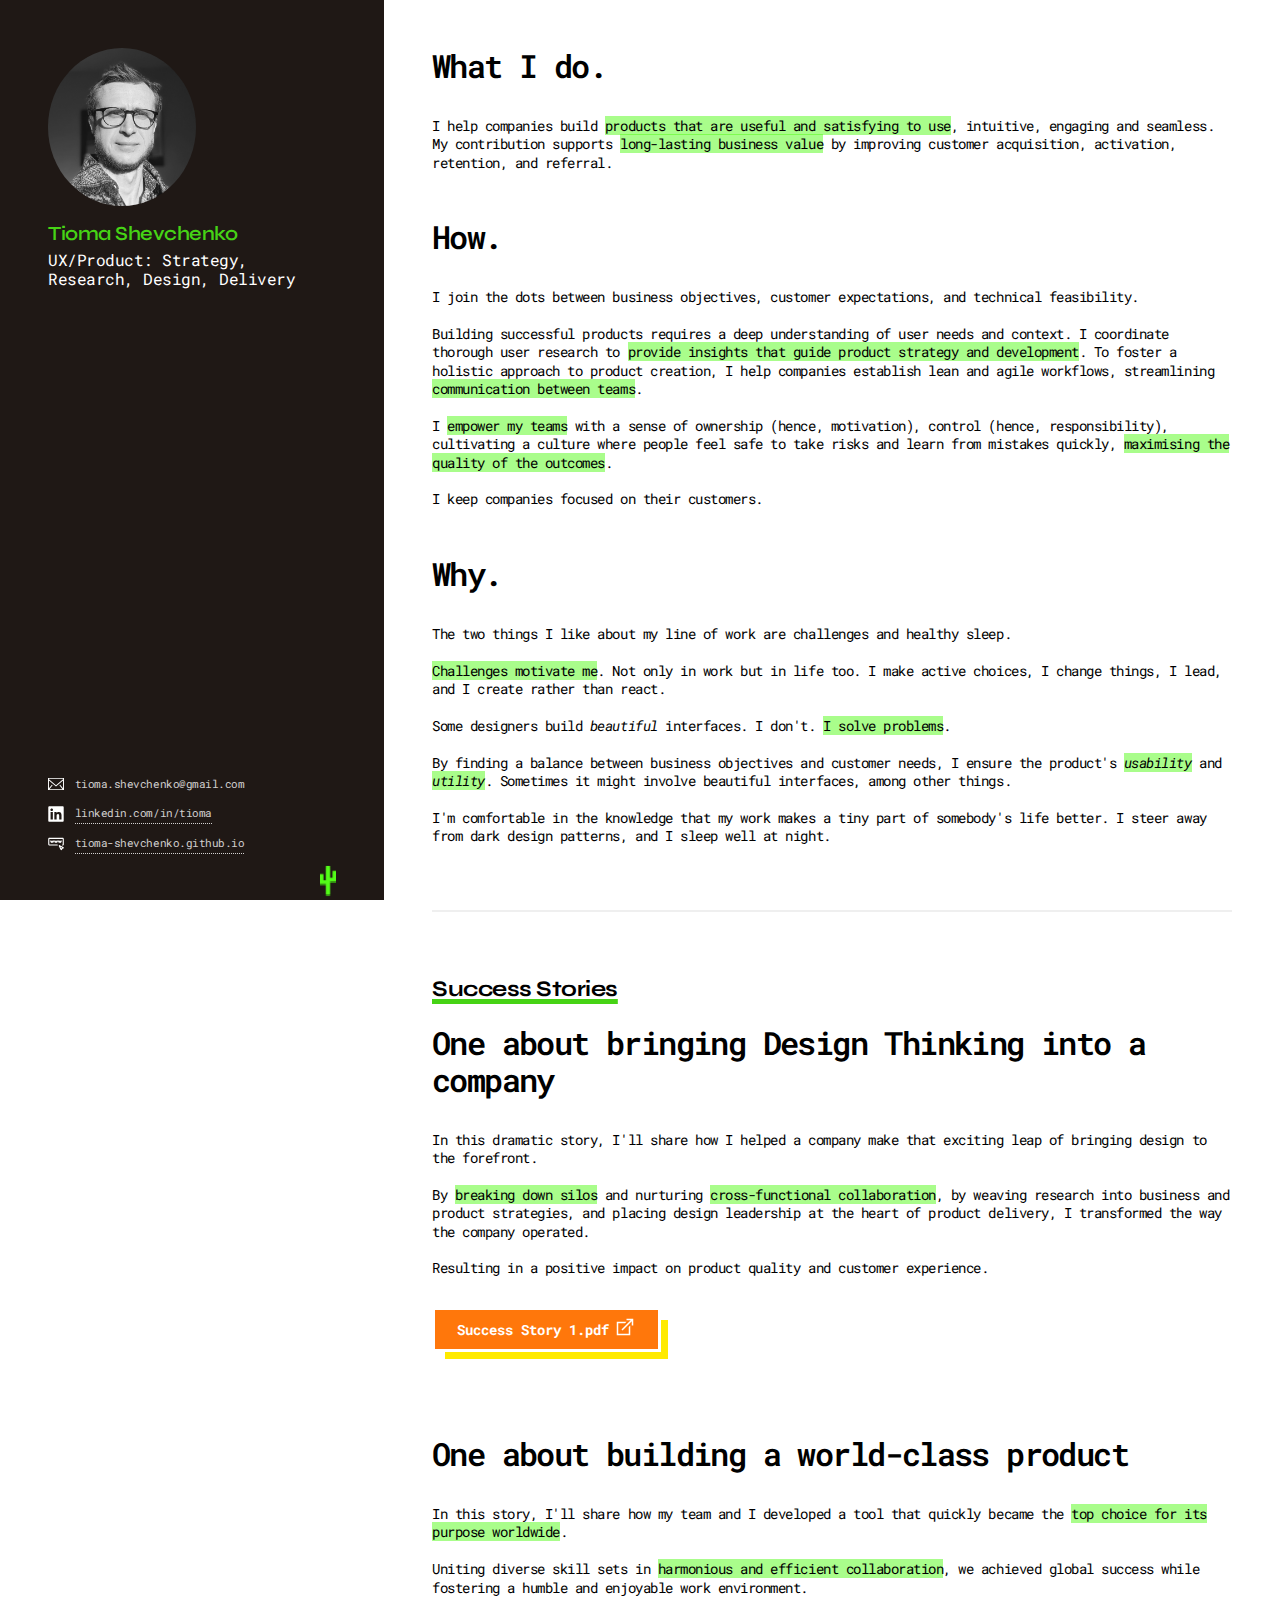
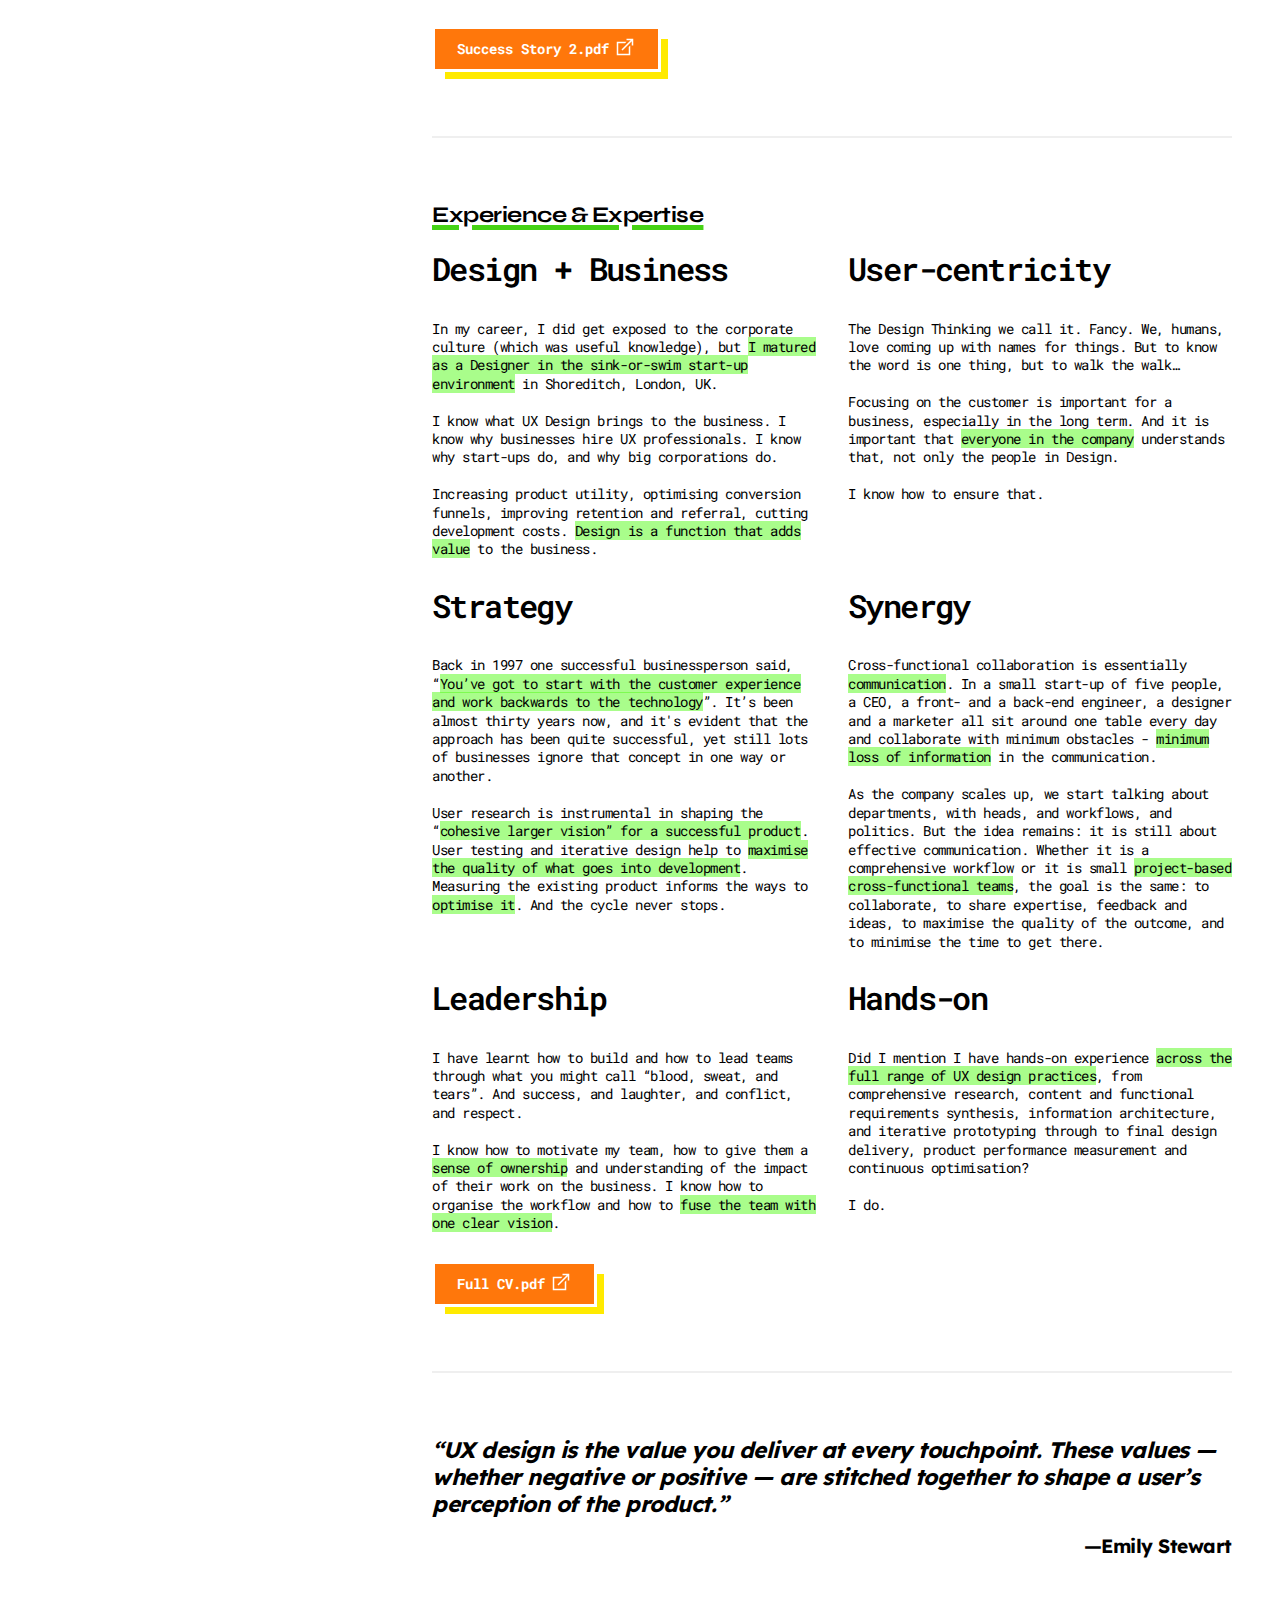
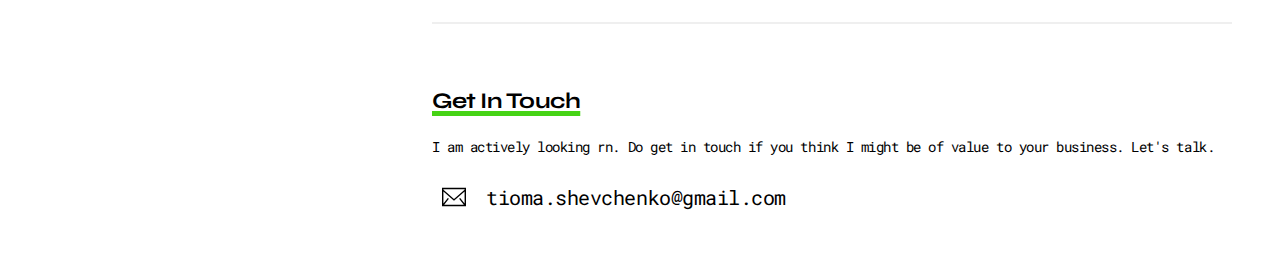
==== index.html @ ef8b1a91 "0.4.0" ====
<!DOCTYPE HTML>
<!--
	I used a template by HTML5 UP
	html5up.net | @ajlkn
	Free for personal and commercial use under the CCA 3.0 license (html5up.net/license)
-->
<html>
	<head>
		<title>Tioma Shevchenko UX</title>
		<meta charset="utf-8" />
		<meta name="viewport" content="width=device-width, initial-scale=1" />
		<!--[if lte IE 8]><script src="assets/js/ie/html5shiv.js"></script><![endif]-->
		<link rel="stylesheet" href="assets/css/main.css" />
		<!--[if lte IE 8]><link rel="stylesheet" href="assets/css/ie8.css" /><![endif]-->
<link rel="apple-touch-icon" sizes="180x180" href="/apple-touch-icon.png">
<link rel="icon" type="image/png" sizes="32x32" href="/favicon-32x32.png">
<link rel="icon" type="image/png" sizes="16x16" href="/favicon-16x16.png">
<link rel="manifest" href="/site.webmanifest">
<link rel="mask-icon" href="/safari-pinned-tab.svg" color="#5bbad5">
<meta name="msapplication-TileColor" content="#da532c">
<meta name="theme-color" content="#ffffff">
	</head>
	<body id="top">

		<!-- Header -->
			<header id="header">
				<div class="inner">
					<a href="#" class="image avatar"><img src="images/ra.jpg" alt="" /></a>
					<h1>Tioma Shevchenko</h1>
					<p>UX/Product: Strategy, Research, Design, Delivery</p>
				</div>
			</header>

		<!-- Main -->
			<div id="main">

				<!-- One -->
					<section id="one">

						<h3>What I do.</h3>
								<p>I help companies build <strong>products that are useful and satisfying to use</strong>, intuitive, engaging and seamless. My contribution supports <strong>long-lasting business value</strong> by improving customer acquisition, activation, retention, and referral.<br/><br/>
						<h3>How.</h3>
								<p>I join the dots between business objectives, customer expectations, and technical feasibility.<br/><br/>
								Building successful products requires a deep understanding of user needs and context. I coordinate thorough user research to <strong>provide insights that guide product strategy and development</strong>. To foster a holistic approach to product creation, I help companies establish lean and agile workflows, streamlining <strong>communication between teams</strong>.<br/><br/>
								I <strong>empower my teams</strong> with a sense of ownership (hence, motivation), control (hence, responsibility), cultivating a culture where people feel safe to take risks and learn from mistakes quickly, <strong>maximising the quality of the outcomes</strong>.<br/><br/>
								I keep companies focused on their customers.<br/><br/>
						<h3>Why.</h3>
								<p>The two things I like about my line of work are challenges and healthy sleep. <br/><br/>
								<strong>Challenges motivate me</strong>. Not only in work but in life too. I make active choices, I change things, I lead, and I create rather than react.<br/><br/>
								Some designers build <i>beautiful</i> interfaces. I don't. <strong>I solve problems</strong>.<br/><br/>
								By finding a balance between business objectives and customer needs, I ensure the product's <strong><i>usability</i></strong> and <strong><i>utility</i></strong>. Sometimes it might involve beautiful interfaces, among other things.<br/><br/>
								I'm comfortable in the knowledge that my work makes a tiny part of somebody's life better. I steer away from dark design patterns, and I sleep well at night.</p>


						
					</section>

					<section>
						<h2><strong>Success Stories</strong></h2>
						
									
								<h3>One about bringing Design Thinking into a company</h3>
								<p>In this dramatic story, I'll share how I helped a company make that exciting leap of bringing design to the forefront.<br/><br/>By <strong>breaking down silos</strong> and nurturing <strong>cross-functional collaboration</strong>, by weaving research into business and product strategies, and placing design leadership at the heart of product delivery, I transformed the way the company operated.<br/><br/>Resulting in a positive impact on product quality and customer experience.</p>
							<ul class="actions">
							<li><a href="pdf/Case Study 1.pdf" class="button" target="_blank">Success Story 1.pdf <svg xmlns="http://www.w3.org/2000/svg" xmlns:xlink="http://www.w3.org/1999/xlink" viewBox="0,0,256,256" width="24px" height="24px"><g fill="#ffffff" fill-rule="nonzero" stroke="none" stroke-width="1" stroke-linecap="butt" stroke-linejoin="miter" stroke-miterlimit="10" stroke-dasharray="" stroke-dashoffset="0" font-family="none" font-weight="none" font-size="none" text-anchor="none" style="mix-blend-mode: normal"><g transform="scale(8,8)"><path d="M18,5v2h5.5625l-12.28125,12.28125l1.4375,1.4375l12.28125,-12.28125v5.5625h2v-9zM5,9v18h18v-13l-2,2v9h-14v-14h9l2,-2z"></path></g></g></svg></a></li>
							</ul>
							
								<br/><br/><br/>
								<h3>One about building a world-class product</h3>
								<p>In this story, I'll share how my team and I developed a tool that quickly became the <strong>top choice for its purpose worldwide</strong>.<br/><br/>
								Uniting diverse skill sets in <strong>harmonious and efficient collaboration</strong>, we achieved global success while fostering a humble and enjoyable work environment.</p>
							
						
						<ul class="actions">
							<li><a href="pdf/Case Study 2.pdf" class="button" target="_blank">Success Story 2.pdf <svg xmlns="http://www.w3.org/2000/svg" xmlns:xlink="http://www.w3.org/1999/xlink" viewBox="0,0,256,256" width="24px" height="24px"><g fill="#ffffff" fill-rule="nonzero" stroke="none" stroke-width="1" stroke-linecap="butt" stroke-linejoin="miter" stroke-miterlimit="10" stroke-dasharray="" stroke-dashoffset="0" font-family="none" font-weight="none" font-size="none" text-anchor="none" style="mix-blend-mode: normal"><g transform="scale(8,8)"><path d="M18,5v2h5.5625l-12.28125,12.28125l1.4375,1.4375l12.28125,-12.28125v5.5625h2v-9zM5,9v18h18v-13l-2,2v9h-14v-14h9l2,-2z"></path></g></g></svg></a></li>
						</ul>
					</section>

				<!-- Two -->
					<section id="two">
						<h2><strong>Experience & Expertise</strong></h2>
						<div class="row">
							
							
							<article class="6u 12u$(xsmall) work-item">
								
								<h3>Design + Business</h3>
								<p>In my career, I did get exposed to the corporate culture (which was useful knowledge), but <strong>I matured as a Designer in the sink-or-swim start-up environment</strong> in Shoreditch, London, UK.<br/><br/>

								I know what UX Design brings to the business. I know why businesses hire UX professionals. I know why start-ups do, and why big corporations do.<br/><br/>

								Increasing product utility, optimising conversion funnels, improving retention and referral, cutting development costs. <strong>Design is a function that adds value</strong> to the business.</p>
							</article>
							<article class="6u$ 12u$(xsmall) work-item">
								
								<h3>User-centricity</h3>
								<p>The Design Thinking we call it. Fancy. We, humans, love coming up with names for things. But to know the word is one thing, but to walk the walk…<br/><br/>

								Focusing on the customer is important for a business, especially in the long term. And it is important that <strong>everyone in the company</strong> understands that, not only the people in Design.<br/><br/>

								I know how to ensure that.
</p>
							</article>
							
							<article class="6u 12u$(xsmall) work-item">
								
								<h3>Strategy</h3>
								<p>Back in 1997 one successful businessperson said, “<strong>You’ve got to start with the customer experience and work backwards to the technology</strong>”. It’s been almost thirty years now, and it's evident that the approach has been quite successful, yet still lots of businesses ignore that concept in one way or another.<br/><br/>

								User research is instrumental in shaping the “<strong>cohesive larger vision” for a successful product</strong>. User testing and iterative design help to <strong>maximise the quality of what goes into development</strong>. Measuring the existing product informs the ways to <strong>optimise it</strong>. And the cycle never stops.</p>
							</article>
							
							<article class="6u 12u$(xsmall) work-item">
								
								<h3>Synergy</h3>
								<p>Cross-functional collaboration is essentially <strong>communication</strong>. In a small start-up of five people, a CEO, a front- and a back-end engineer, a designer and a marketer all sit around one table every day and collaborate with minimum obstacles - <strong>minimum loss of information</strong> in the communication.<br/><br/>
								As the company scales up, we start talking about departments, with heads, and workflows, and politics. But the idea remains: it is still about effective communication. Whether it is a comprehensive workflow or it is small <strong>project-based cross-functional teams</strong>, the goal is the same: to collaborate, to share expertise, feedback and ideas, to maximise the quality of the outcome, and to minimise the time to get there.</p>
							</article>
							<article class="6u 12u$(xsmall) work-item">
								
								<h3>Leadership</h3>
								<p>I have learnt how to build and how to lead teams through what you might call “blood, sweat, and tears”. And success, and laughter, and conflict, and respect.<br/><br/>
								I know how to motivate my team, how to give them a <strong>sense of ownership</strong> and understanding of the impact of their work on the business. I know how to organise the workflow and how to <strong>fuse the team with one clear vision</strong>.</p>
							</article>
							<article class="6u$ 12u$(xsmall) work-item">
								
								<h3>Hands-on</h3>
								<p>Did I mention I have hands-on experience <strong>across the full range of UX design practices</strong>, from comprehensive research, content and functional requirements synthesis, information architecture, and iterative prototyping through to final design delivery, product performance measurement and continuous optimisation?<br/><br/>
								I do.</p>
							</article>
						</div>
						<ul class="actions">
							<li><a href="pdf/Tioma Shevchenko UX CV.pdf" class="button" target="_blank">Full CV.pdf <svg xmlns="http://www.w3.org/2000/svg" xmlns:xlink="http://www.w3.org/1999/xlink" viewBox="0,0,256,256" width="24px" height="24px"><g fill="#ffffff" fill-rule="nonzero" stroke="none" stroke-width="1" stroke-linecap="butt" stroke-linejoin="miter" stroke-miterlimit="10" stroke-dasharray="" stroke-dashoffset="0" font-family="none" font-weight="none" font-size="none" text-anchor="none" style="mix-blend-mode: normal"><g transform="scale(8,8)"><path d="M18,5v2h5.5625l-12.28125,12.28125l1.4375,1.4375l12.28125,-12.28125v5.5625h2v-9zM5,9v18h18v-13l-2,2v9h-14v-14h9l2,-2z"></path></g></g></svg></a></li>
						</ul>
					</section>

					<section>
						<header class="major">
							<h6><i>“UX design is the value you deliver <strong>at every touchpoint</strong>. These values — whether negative or positive — are stitched together to shape a <strong>user’s perception of the product</strong>.”</i></h6><br/><br/>
							<h6 class="author">—Emily Stewart</h6>
						</header>
					</section>
				<!-- Three -->
					<section id="three">
						<h2><strong>Get In Touch</strong></h2>
						<p>I am actively looking rn. Do get in touch if you think I might be of value to your business. Let's talk.</p>
						<div class="row">
							
							<div>
							<!-- <div class="4u$ 12u$(small)"> -->
								<ul class="no-bullets">
									<li>
										<svg width="24" height="24" viewBox="0 0 1920 1920" xmlns="http://www.w3.org/2000/svg"><path d="M0 1694.235h1920V226H0v1468.235ZM112.941 376.664V338.94H1807.06v37.723L960 1111.233l-847.059-734.57ZM1807.06 526.198v950.513l-351.134-438.89-88.32 70.475 378.353 472.998H174.042l378.353-472.998-88.32-70.475-351.134 438.89V526.198L960 1260.768l847.059-734.57Z" fill-rule="evenodd"/></svg>
									tioma.shevchenko@gmail.com</li>



                                    
									
								</ul>
							</div>
						</div>
					</section>

				
		<!-- Footer -->
			<footer id="footer">
				<div class="inner">
                	
									
 
					<ul class="copyright">
                    	<li>
							<svg fill="#fff" width="16" height="16" viewBox="0 0 1920 1920" xmlns="http://www.w3.org/2000/svg"><path d="M0 1694.235h1920V226H0v1468.235ZM112.941 376.664V338.94H1807.06v37.723L960 1111.233l-847.059-734.57ZM1807.06 526.198v950.513l-351.134-438.89-88.32 70.475 378.353 472.998H174.042l378.353-472.998-88.32-70.475-351.134 438.89V526.198L960 1260.768l847.059-734.57Z" fill-rule="evenodd"/></svg>
 						tioma.shevchenko@gmail.com
 						</li>
                        
                        <li>
                        	<svg fill="#fff" width="16" height="16" viewBox="0 0 64 64" xmlns="http://www.w3.org/2000/svg"><path d="M58.502 1h-52.9c-2.5 0-4.5 2-4.5 4.5v53c0 2.4 2 4.5 4.5 4.5h52.7c2.5 0 4.5-2 4.5-4.5V5.4c.2-2.4-1.8-4.4-4.3-4.4Zm-39.1 52.7h-9.1V24.2h9.1v29.5Zm-4.6-33.6c-3 0-5.3-2.4-5.3-5.3s2.4-5.3 5.3-5.3 5.3 2.4 5.3 5.3-2.2 5.3-5.3 5.3Zm39.1 33.6h-9.1V39.4c0-3.4-.1-7.9-4.8-7.9-4.8 0-5.5 3.8-5.5 7.6v14.6h-9.1V24.2h8.9v4.1h.1c1.3-2.4 4.2-4.8 8.7-4.8 9.3 0 11 6 11 14.2v16h-.2Z"/></svg>
                        <a href="https://www.linkedin.com/in/tioma/" target=”_blank”>linkedin.com/in/tioma</a>
                    	</li>
						<li>
							<svg fill="#fff" width="16" height="16" xmlns="http://www.w3.org/2000/svg" viewBox="0 0 64 64" style="enable-background:new 0 0 64 64" xml:space="preserve"><path d="m47 26.3.5-1.1.5 1.1c.4.9 1.3 1.4 2.3 1.4s1.8-.5 2.3-1.4l2.5-5.1c.6-1.1.1-2.5-1-3s-2.5-.1-3 1l-.8 1.5-.5-1.1c-.4-.9-1.3-1.4-2.3-1.4-1 0-1.8.5-2.3 1.4l-.5 1.1-.7-1.6c-.6-1.1-1.9-1.6-3-1-.6.3-1 .9-1.2 1.5-.1-.6-.6-1.2-1.2-1.5-1.1-.6-2.5-.1-3 1l-.8 1.5-.5-1.1c-.4-.9-1.3-1.4-2.3-1.4-1 0-1.8.5-2.3 1.4l-.5 1.1-.8-1.5c-.6-1.1-1.9-1.6-3-1-.6.3-1 .9-1.2 1.5-.1-.6-.6-1.2-1.2-1.5-1.1-.6-2.5-.1-3 1l-.8 1.5-.5-1.1c-.4-.9-1.3-1.4-2.3-1.4s-1.8.5-2.3 1.4l-.5 1.1-.8-1.5c-.6-1.1-1.9-1.6-3-1-1.1.6-1.6 1.9-1 3l2.5 5.1c.4.9 1.3 1.4 2.3 1.4 1 0 1.8-.5 2.3-1.4l.5-1.1.5 1.1c.4.9 1.3 1.4 2.3 1.4 1 0 1.8-.5 2.3-1.4l2.5-5.1c.1-.2.1-.3.2-.5 0 .2.1.3.2.5l2.5 5.1c.4.9 1.3 1.4 2.3 1.4 1 0 1.8-.5 2.3-1.4l.5-1.1.5 1.1c.4.9 1.3 1.4 2.3 1.4 1 0 1.8-.5 2.3-1.4l2.5-5.1c.1-.2.1-.3.2-.5 0 .2.1.3.2.5l2.5 5.1c.4.9 1.3 1.4 2.3 1.4.9.1 1.8-.5 2.2-1.3z"/><path d="M58.4 7.3H5.6C2.9 7.3.8 9.5.8 12.2v21.2c0 2.7 2.2 4.9 4.8 4.9h31.7c1.2 0 2.3-1 2.3-2.3s-1-2.3-2.3-2.3H5.6c-.2 0-.3-.2-.3-.4V12.2c0-.2.1-.4.3-.4h52.9c.2 0 .3.2.3.4v21.2c0 .2-.2.4-.4.4-1.2 0-2.3 1-2.3 2.3s1 2.3 2.3 2.3c2.7 0 4.9-2.2 4.9-4.9V12.2c0-2.7-2.2-4.9-4.9-4.9z"/><path d="m61.3 43.9-14.1-7.1c-1.2-.6-2.6-.4-3.4.5-.9.9-1.1 2.3-.5 3.5l7.1 14.1c.6 1.1 1.7 1.9 3 1.9h.1c1.1 0 2.1-.7 2.5-1.7l1.7-3.9 3.9-1.7c1-.4 1.6-1.4 1.7-2.5-.1-1.4-.8-2.6-2-3.1zm-7.1 3.8-1.1 2.5-3.7-7.3 7.3 3.7-2.5 1.1z"/></svg>
 						<a href="https://tioma-shevchenko.github.io/">tioma-shevchenko.github.io</a>
 						</li>
					</ul>
				</div>

				<div class="cactus">
				<svg width="16" height="32" xmlns="http://www.w3.org/2000/svg" xmlns:xlink="http://www.w3.org/1999/xlink"><image width="16" height="32" xlink:href="[data-uri]" fill="none" fill-rule="evenodd"/></svg>
				</div>
			</footer>

		<!-- Scripts -->
			<script src="assets/js/jquery.min.js"></script>
			<script src="assets/js/jquery.poptrox.min.js"></script>
			<script src="assets/js/skel.min.js"></script>
			<script src="assets/js/util.js"></script>
			<!--[if lte IE 8]><script src="assets/js/ie/respond.min.js"></script><![endif]-->
			<script src="assets/js/main.js"></script>

	</body>
</html>
---- assets/css/main.css ----
@import url("https://fonts.googleapis.com/css?family=B612+Mono");
@import url("https://fonts.googleapis.com/css?family=Roboto+Mono:100,200,300,400,500,600,700");
@import url("https://fonts.googleapis.com/css?family=Syne:400,500,600,700,800");
@import url("https://fonts.googleapis.com/css?family=Lexend:100,200,300,400,500,600,700,800,900");

/*
	Strata by HTML5 UP
	html5up.net | @ajlkn
	Free for personal and commercial use under the CCA 3.0 license (html5up.net/license)
*/

/* Reset */

	html, body, div, span, applet, object, iframe, h1, h2, h3, h4, h5, h6, p, blockquote, pre, a, abbr, acronym, address, big, cite, code, del, dfn, em, img, ins, kbd, q, s, samp, small, strike, strong, sub, sup, tt, var, b, u, i, center, dl, dt, dd, ol, ul, li, fieldset, form, label, legend, table, caption, tbody, tfoot, thead, tr, th, td, article, aside, canvas, details, embed, figure, figcaption, footer, header, hgroup, menu, nav, output, ruby, section, summary, time, mark, audio, video {
		margin: 0;
		padding: 0;
		border: 0;
		font-size: 100%;
		font-weight: 300;
		font: inherit;
		vertical-align: baseline;
	}

	article, aside, details, figcaption, figure, footer, header, hgroup, menu, nav, section {
		display: block;
	}

	body {
		line-height: 1;
	}

	ol, ul {
		list-style: none;
	}

	blockquote, q {
		quotes: none;
	}

	blockquote:before, blockquote:after, q:before, q:after {
		content: '';
		content: none;
	}

	table {
		border-collapse: collapse;
		border-spacing: 0;
	}

	body {
		-webkit-text-size-adjust: none;
	}

/* Box Model */

	*, *:before, *:after {
		-moz-box-sizing: border-box;
		-webkit-box-sizing: border-box;
		box-sizing: border-box;
	}

/* Containers */

	.container {
		margin-left: auto;
		margin-right: auto;
	}

	.container.\31 25\25 {
		width: 100%;
		max-width: 1200px;
		min-width: 960px;
	}

	.container.\37 5\25 {
		width: 720px;
	}

	.container.\35 0\25 {
		width: 480px;
	}

	.container.\32 5\25 {
		width: 240px;
	}

	.container {
		width: 960px;
	}

	@media screen and (max-width: 1800px) {

		.container.\31 25\25 {
			width: 100%;
			max-width: 1200px;
			min-width: 960px;
		}

		.container.\37 5\25 {
			width: 720px;
		}

		.container.\35 0\25 {
			width: 480px;
		}

		.container.\32 5\25 {
			width: 240px;
		}

		.container {
			width: 960px;
		}

	}

	@media screen and (max-width: 1280px) {

		.container.\31 25\25 {
			width: 100%;
			max-width: 1200px;
			min-width: 960px;
		}

		.container.\37 5\25 {
			width: 720px;
		}

		.container.\35 0\25 {
			width: 480px;
		}

		.container.\32 5\25 {
			width: 240px;
		}

		.container {
			width: 960px;
		}

	}

	@media screen and (max-width: 980px) {

		.container.\31 25\25 {
			width: 100%;
			max-width: 1200px;
			min-width: 960px;
		}

		.container.\37 5\25 {
			width: 720px;
		}

		.container.\35 0\25 {
			width: 480px;
		}

		.container.\32 5\25 {
			width: 240px;
		}

		.container {
			width: 960px;
		}

	}

	@media screen and (max-width: 736px) {

		.container.\31 25\25 {
			width: 100%;
			max-width: 1200px;
			min-width: 960px;
		}

		.container.\37 5\25 {
			width: 720px;
		}

		.container.\35 0\25 {
			width: 480px;
		}

		.container.\32 5\25 {
			width: 240px;
		}

		.container {
			width: 960px;
		}

	}

	@media screen and (max-width: 480px) {

		.container.\31 25\25 {
			width: 100%;
			max-width: 1200px;
			min-width: 960px;
		}

		.container.\37 5\25 {
			width: 720px;
		}

		.container.\35 0\25 {
			width: 480px;
		}

		.container.\32 5\25 {
			width: 240px;
		}

		.container {
			width: 960px;
		}

	}

/* Grid */

	.row {
		border-bottom: solid 1px transparent;
		-moz-box-sizing: border-box;
		-webkit-box-sizing: border-box;
		box-sizing: border-box;
	}

	.row > * {
		float: left;
		-moz-box-sizing: border-box;
		-webkit-box-sizing: border-box;
		box-sizing: border-box;
	}

	.row:after, .row:before {
		content: '';
		display: block;
		clear: both;
		height: 0;
	}

	.row.uniform > * > :first-child {
		margin-top: 0;
	}

	.row.uniform > * > :last-child {
		margin-bottom: 0;
	}

	.row.\30 \25 > * {
		padding: 0 0 0 0em;
	}

	.row.\30 \25 {
		margin: 0 0 -1px 0em;
	}

	.row.uniform.\30 \25 > * {
		padding: 0em 0 0 0em;
	}

	.row.uniform.\30 \25 {
		margin: 0em 0 -1px 0em;
	}

	.row > * {
		padding: 0 0 0 2.5em;
	}

	.row {
		margin: 0 0 -1px -2.5em;
	}

	.row.uniform > * {
		padding: 2.5em 0 0 2.5em;
	}

	.row.uniform {
		margin: -2.5em 0 -1px -2.5em;
	}

	.row.\32 00\25 > * {
		padding: 0 0 0 5em;
	}

	.row.\32 00\25 {
		margin: 0 0 -1px -5em;
	}

	.row.uniform.\32 00\25 > * {
		padding: 5em 0 0 5em;
	}

	.row.uniform.\32 00\25 {
		margin: -5em 0 -1px -5em;
	}

	.row.\31 50\25 > * {
		padding: 0 0 0 3.75em;
	}

	.row.\31 50\25 {
		margin: 0 0 -1px -3.75em;
	}

	.row.uniform.\31 50\25 > * {
		padding: 3.75em 0 0 3.75em;
	}

	.row.uniform.\31 50\25 {
		margin: -3.75em 0 -1px -3.75em;
	}

	.row.\35 0\25 > * {
		padding: 0 0 0 1.25em;
	}

	.row.\35 0\25 {
		margin: 0 0 -1px -1.25em;
	}

	.row.uniform.\35 0\25 > * {
		padding: 1.25em 0 0 1.25em;
	}

	.row.uniform.\35 0\25 {
		margin: -1.25em 0 -1px -1.25em;
	}

	.row.\32 5\25 > * {
		padding: 0 0 0 0.625em;
	}

	.row.\32 5\25 {
		margin: 0 0 -1px -0.625em;
	}

	.row.uniform.\32 5\25 > * {
		padding: 0.625em 0 0 0.625em;
	}

	.row.uniform.\32 5\25 {
		margin: -0.625em 0 -1px -0.625em;
	}

	.\31 2u, .\31 2u\24 {
		width: 100%;
		clear: none;
		margin-left: 0;
	}

	.\31 1u, .\31 1u\24 {
		width: 91.6666666667%;
		clear: none;
		margin-left: 0;
	}

	.\31 0u, .\31 0u\24 {
		width: 83.3333333333%;
		clear: none;
		margin-left: 0;
	}

	.\39 u, .\39 u\24 {
		width: 75%;
		clear: none;
		margin-left: 0;
	}

	.\38 u, .\38 u\24 {
		width: 66.6666666667%;
		clear: none;
		margin-left: 0;
	}

	.\37 u, .\37 u\24 {
		width: 58.3333333333%;
		clear: none;
		margin-left: 0;
	}

	.\36 u, .\36 u\24 {
		width: 50%;
		clear: none;
		margin-left: 0;
	}

	.\35 u, .\35 u\24 {
		width: 41.6666666667%;
		clear: none;
		margin-left: 0;
	}

	.\34 u, .\34 u\24 {
		width: 33.3333333333%;
		clear: none;
		margin-left: 0;
	}

	.\33 u, .\33 u\24 {
		width: 25%;
		clear: none;
		margin-left: 0;
	}

	.\32 u, .\32 u\24 {
		width: 16.6666666667%;
		clear: none;
		margin-left: 0;
	}

	.\31 u, .\31 u\24 {
		width: 8.3333333333%;
		clear: none;
		margin-left: 0;
	}

	.\31 2u\24 + *,
	.\31 1u\24 + *,
	.\31 0u\24 + *,
	.\39 u\24 + *,
	.\38 u\24 + *,
	.\37 u\24 + *,
	.\36 u\24 + *,
	.\35 u\24 + *,
	.\34 u\24 + *,
	.\33 u\24 + *,
	.\32 u\24 + *,
	.\31 u\24 + * {
		clear: left;
	}

	.\-11u {
		margin-left: 91.66667%;
	}

	.\-10u {
		margin-left: 83.33333%;
	}

	.\-9u {
		margin-left: 75%;
	}

	.\-8u {
		margin-left: 66.66667%;
	}

	.\-7u {
		margin-left: 58.33333%;
	}

	.\-6u {
		margin-left: 50%;
	}

	.\-5u {
		margin-left: 41.66667%;
	}

	.\-4u {
		margin-left: 33.33333%;
	}

	.\-3u {
		margin-left: 25%;
	}

	.\-2u {
		margin-left: 16.66667%;
	}

	.\-1u {
		margin-left: 8.33333%;
	}

	@media screen and (max-width: 1800px) {

		.row > * {
			padding: 0 0 0 2.5em;
		}

		.row {
			margin: 0 0 -1px -2.5em;
		}

		.row.uniform > * {
			padding: 2.5em 0 0 2.5em;
		}

		.row.uniform {
			margin: -2.5em 0 -1px -2.5em;
		}

		.row.\32 00\25 > * {
			padding: 0 0 0 5em;
		}

		.row.\32 00\25 {
			margin: 0 0 -1px -5em;
		}

		.row.uniform.\32 00\25 > * {
			padding: 5em 0 0 5em;
		}

		.row.uniform.\32 00\25 {
			margin: -5em 0 -1px -5em;
		}

		.row.\31 50\25 > * {
			padding: 0 0 0 3.75em;
		}

		.row.\31 50\25 {
			margin: 0 0 -1px -3.75em;
		}

		.row.uniform.\31 50\25 > * {
			padding: 3.75em 0 0 3.75em;
		}

		.row.uniform.\31 50\25 {
			margin: -3.75em 0 -1px -3.75em;
		}

		.row.\35 0\25 > * {
			padding: 0 0 0 1.25em;
		}

		.row.\35 0\25 {
			margin: 0 0 -1px -1.25em;
		}

		.row.uniform.\35 0\25 > * {
			padding: 1.25em 0 0 1.25em;
		}

		.row.uniform.\35 0\25 {
			margin: -1.25em 0 -1px -1.25em;
		}

		.row.\32 5\25 > * {
			padding: 0 0 0 0.625em;
		}

		.row.\32 5\25 {
			margin: 0 0 -1px -0.625em;
		}

		.row.uniform.\32 5\25 > * {
			padding: 0.625em 0 0 0.625em;
		}

		.row.uniform.\32 5\25 {
			margin: -0.625em 0 -1px -0.625em;
		}

		.\31 2u\28xlarge\29, .\31 2u\24\28xlarge\29 {
			width: 100%;
			clear: none;
			margin-left: 0;
		}

		.\31 1u\28xlarge\29, .\31 1u\24\28xlarge\29 {
			width: 91.6666666667%;
			clear: none;
			margin-left: 0;
		}

		.\31 0u\28xlarge\29, .\31 0u\24\28xlarge\29 {
			width: 83.3333333333%;
			clear: none;
			margin-left: 0;
		}

		.\39 u\28xlarge\29, .\39 u\24\28xlarge\29 {
			width: 75%;
			clear: none;
			margin-left: 0;
		}

		.\38 u\28xlarge\29, .\38 u\24\28xlarge\29 {
			width: 66.6666666667%;
			clear: none;
			margin-left: 0;
		}

		.\37 u\28xlarge\29, .\37 u\24\28xlarge\29 {
			width: 58.3333333333%;
			clear: none;
			margin-left: 0;
		}

		.\36 u\28xlarge\29, .\36 u\24\28xlarge\29 {
			width: 50%;
			clear: none;
			margin-left: 0;
		}

		.\35 u\28xlarge\29, .\35 u\24\28xlarge\29 {
			width: 41.6666666667%;
			clear: none;
			margin-left: 0;
		}

		.\34 u\28xlarge\29, .\34 u\24\28xlarge\29 {
			width: 33.3333333333%;
			clear: none;
			margin-left: 0;
		}

		.\33 u\28xlarge\29, .\33 u\24\28xlarge\29 {
			width: 25%;
			clear: none;
			margin-left: 0;
		}

		.\32 u\28xlarge\29, .\32 u\24\28xlarge\29 {
			width: 16.6666666667%;
			clear: none;
			margin-left: 0;
		}

		.\31 u\28xlarge\29, .\31 u\24\28xlarge\29 {
			width: 8.3333333333%;
			clear: none;
			margin-left: 0;
		}

		.\31 2u\24\28xlarge\29 + *,
		.\31 1u\24\28xlarge\29 + *,
		.\31 0u\24\28xlarge\29 + *,
		.\39 u\24\28xlarge\29 + *,
		.\38 u\24\28xlarge\29 + *,
		.\37 u\24\28xlarge\29 + *,
		.\36 u\24\28xlarge\29 + *,
		.\35 u\24\28xlarge\29 + *,
		.\34 u\24\28xlarge\29 + *,
		.\33 u\24\28xlarge\29 + *,
		.\32 u\24\28xlarge\29 + *,
		.\31 u\24\28xlarge\29 + * {
			clear: left;
		}

		.\-11u\28xlarge\29 {
			margin-left: 91.66667%;
		}

		.\-10u\28xlarge\29 {
			margin-left: 83.33333%;
		}

		.\-9u\28xlarge\29 {
			margin-left: 75%;
		}

		.\-8u\28xlarge\29 {
			margin-left: 66.66667%;
		}

		.\-7u\28xlarge\29 {
			margin-left: 58.33333%;
		}

		.\-6u\28xlarge\29 {
			margin-left: 50%;
		}

		.\-5u\28xlarge\29 {
			margin-left: 41.66667%;
		}

		.\-4u\28xlarge\29 {
			margin-left: 33.33333%;
		}

		.\-3u\28xlarge\29 {
			margin-left: 25%;
		}

		.\-2u\28xlarge\29 {
			margin-left: 16.66667%;
		}

		.\-1u\28xlarge\29 {
			margin-left: 8.33333%;
		}

	}

	@media screen and (max-width: 1280px) {

		.row > * {
			padding: 0 0 0 2em;
		}

		.row {
			margin: 0 0 -1px -2em;
		}

		.row.uniform > * {
			padding: 2em 0 0 2em;
		}

		.row.uniform {
			margin: -2em 0 -1px -2em;
		}

		.row.\32 00\25 > * {
			padding: 0 0 0 4em;
		}

		.row.\32 00\25 {
			margin: 0 0 -1px -4em;
		}

		.row.uniform.\32 00\25 > * {
			padding: 4em 0 0 4em;
		}

		.row.uniform.\32 00\25 {
			margin: -4em 0 -1px -4em;
		}

		.row.\31 50\25 > * {
			padding: 0 0 0 3em;
		}

		.row.\31 50\25 {
			margin: 0 0 -1px -3em;
		}

		.row.uniform.\31 50\25 > * {
			padding: 3em 0 0 3em;
		}

		.row.uniform.\31 50\25 {
			margin: -3em 0 -1px -3em;
		}

		.row.\35 0\25 > * {
			padding: 0 0 0 1em;
		}

		.row.\35 0\25 {
			margin: 0 0 -1px -1em;
		}

		.row.uniform.\35 0\25 > * {
			padding: 1em 0 0 1em;
		}

		.row.uniform.\35 0\25 {
			margin: -1em 0 -1px -1em;
		}

		.row.\32 5\25 > * {
			padding: 0 0 0 0.5em;
		}

		.row.\32 5\25 {
			margin: 0 0 -1px -0.5em;
		}

		.row.uniform.\32 5\25 > * {
			padding: 0.5em 0 0 0.5em;
		}

		.row.uniform.\32 5\25 {
			margin: -0.5em 0 -1px -0.5em;
		}

		.\31 2u\28large\29, .\31 2u\24\28large\29 {
			width: 100%;
			clear: none;
			margin-left: 0;
		}

		.\31 1u\28large\29, .\31 1u\24\28large\29 {
			width: 91.6666666667%;
			clear: none;
			margin-left: 0;
		}

		.\31 0u\28large\29, .\31 0u\24\28large\29 {
			width: 83.3333333333%;
			clear: none;
			margin-left: 0;
		}

		.\39 u\28large\29, .\39 u\24\28large\29 {
			width: 75%;
			clear: none;
			margin-left: 0;
		}

		.\38 u\28large\29, .\38 u\24\28large\29 {
			width: 66.6666666667%;
			clear: none;
			margin-left: 0;
		}

		.\37 u\28large\29, .\37 u\24\28large\29 {
			width: 58.3333333333%;
			clear: none;
			margin-left: 0;
		}

		.\36 u\28large\29, .\36 u\24\28large\29 {
			width: 50%;
			clear: none;
			margin-left: 0;
		}

		.\35 u\28large\29, .\35 u\24\28large\29 {
			width: 41.6666666667%;
			clear: none;
			margin-left: 0;
		}

		.\34 u\28large\29, .\34 u\24\28large\29 {
			width: 33.3333333333%;
			clear: none;
			margin-left: 0;
		}

		.\33 u\28large\29, .\33 u\24\28large\29 {
			width: 25%;
			clear: none;
			margin-left: 0;
		}

		.\32 u\28large\29, .\32 u\24\28large\29 {
			width: 16.6666666667%;
			clear: none;
			margin-left: 0;
		}

		.\31 u\28large\29, .\31 u\24\28large\29 {
			width: 8.3333333333%;
			clear: none;
			margin-left: 0;
		}

		.\31 2u\24\28large\29 + *,
		.\31 1u\24\28large\29 + *,
		.\31 0u\24\28large\29 + *,
		.\39 u\24\28large\29 + *,
		.\38 u\24\28large\29 + *,
		.\37 u\24\28large\29 + *,
		.\36 u\24\28large\29 + *,
		.\35 u\24\28large\29 + *,
		.\34 u\24\28large\29 + *,
		.\33 u\24\28large\29 + *,
		.\32 u\24\28large\29 + *,
		.\31 u\24\28large\29 + * {
			clear: left;
		}

		.\-11u\28large\29 {
			margin-left: 91.66667%;
		}

		.\-10u\28large\29 {
			margin-left: 83.33333%;
		}

		.\-9u\28large\29 {
			margin-left: 75%;
		}

		.\-8u\28large\29 {
			margin-left: 66.66667%;
		}

		.\-7u\28large\29 {
			margin-left: 58.33333%;
		}

		.\-6u\28large\29 {
			margin-left: 50%;
		}

		.\-5u\28large\29 {
			margin-left: 41.66667%;
		}

		.\-4u\28large\29 {
			margin-left: 33.33333%;
		}

		.\-3u\28large\29 {
			margin-left: 25%;
		}

		.\-2u\28large\29 {
			margin-left: 16.66667%;
		}

		.\-1u\28large\29 {
			margin-left: 8.33333%;
		}

	}

	@media screen and (max-width: 980px) {

		.row > * {
			padding: 0 0 0 2em;
		}

		.row {
			margin: 0 0 -1px -2em;
		}

		.row.uniform > * {
			padding: 2em 0 0 2em;
		}

		.row.uniform {
			margin: -2em 0 -1px -2em;
		}

		.row.\32 00\25 > * {
			padding: 0 0 0 4em;
		}

		.row.\32 00\25 {
			margin: 0 0 -1px -4em;
		}

		.row.uniform.\32 00\25 > * {
			padding: 4em 0 0 4em;
		}

		.row.uniform.\32 00\25 {
			margin: -4em 0 -1px -4em;
		}

		.row.\31 50\25 > * {
			padding: 0 0 0 3em;
		}

		.row.\31 50\25 {
			margin: 0 0 -1px -3em;
		}

		.row.uniform.\31 50\25 > * {
			padding: 3em 0 0 3em;
		}

		.row.uniform.\31 50\25 {
			margin: -3em 0 -1px -3em;
		}

		.row.\35 0\25 > * {
			padding: 0 0 0 1em;
		}

		.row.\35 0\25 {
			margin: 0 0 -1px -1em;
		}

		.row.uniform.\35 0\25 > * {
			padding: 1em 0 0 1em;
		}

		.row.uniform.\35 0\25 {
			margin: -1em 0 -1px -1em;
		}

		.row.\32 5\25 > * {
			padding: 0 0 0 0.5em;
		}

		.row.\32 5\25 {
			margin: 0 0 -1px -0.5em;
		}

		.row.uniform.\32 5\25 > * {
			padding: 0.5em 0 0 0.5em;
		}

		.row.uniform.\32 5\25 {
			margin: -0.5em 0 -1px -0.5em;
		}

		.\31 2u\28medium\29, .\31 2u\24\28medium\29 {
			width: 100%;
			clear: none;
			margin-left: 0;
		}

		.\31 1u\28medium\29, .\31 1u\24\28medium\29 {
			width: 91.6666666667%;
			clear: none;
			margin-left: 0;
		}

		.\31 0u\28medium\29, .\31 0u\24\28medium\29 {
			width: 83.3333333333%;
			clear: none;
			margin-left: 0;
		}

		.\39 u\28medium\29, .\39 u\24\28medium\29 {
			width: 75%;
			clear: none;
			margin-left: 0;
		}

		.\38 u\28medium\29, .\38 u\24\28medium\29 {
			width: 66.6666666667%;
			clear: none;
			margin-left: 0;
		}

		.\37 u\28medium\29, .\37 u\24\28medium\29 {
			width: 58.3333333333%;
			clear: none;
			margin-left: 0;
		}

		.\36 u\28medium\29, .\36 u\24\28medium\29 {
			width: 50%;
			clear: none;
			margin-left: 0;
		}

		.\35 u\28medium\29, .\35 u\24\28medium\29 {
			width: 41.6666666667%;
			clear: none;
			margin-left: 0;
		}

		.\34 u\28medium\29, .\34 u\24\28medium\29 {
			width: 33.3333333333%;
			clear: none;
			margin-left: 0;
		}

		.\33 u\28medium\29, .\33 u\24\28medium\29 {
			width: 25%;
			clear: none;
			margin-left: 0;
		}

		.\32 u\28medium\29, .\32 u\24\28medium\29 {
			width: 16.6666666667%;
			clear: none;
			margin-left: 0;
		}

		.\31 u\28medium\29, .\31 u\24\28medium\29 {
			width: 8.3333333333%;
			clear: none;
			margin-left: 0;
		}

		.\31 2u\24\28medium\29 + *,
		.\31 1u\24\28medium\29 + *,
		.\31 0u\24\28medium\29 + *,
		.\39 u\24\28medium\29 + *,
		.\38 u\24\28medium\29 + *,
		.\37 u\24\28medium\29 + *,
		.\36 u\24\28medium\29 + *,
		.\35 u\24\28medium\29 + *,
		.\34 u\24\28medium\29 + *,
		.\33 u\24\28medium\29 + *,
		.\32 u\24\28medium\29 + *,
		.\31 u\24\28medium\29 + * {
			clear: left;
		}

		.\-11u\28medium\29 {
			margin-left: 91.66667%;
		}

		.\-10u\28medium\29 {
			margin-left: 83.33333%;
		}

		.\-9u\28medium\29 {
			margin-left: 75%;
		}

		.\-8u\28medium\29 {
			margin-left: 66.66667%;
		}

		.\-7u\28medium\29 {
			margin-left: 58.33333%;
		}

		.\-6u\28medium\29 {
			margin-left: 50%;
		}

		.\-5u\28medium\29 {
			margin-left: 41.66667%;
		}

		.\-4u\28medium\29 {
			margin-left: 33.33333%;
		}

		.\-3u\28medium\29 {
			margin-left: 25%;
		}

		.\-2u\28medium\29 {
			margin-left: 16.66667%;
		}

		.\-1u\28medium\29 {
			margin-left: 8.33333%;
		}

	}

	@media screen and (max-width: 736px) {

		.row > * {
			padding: 0 0 0 1.5em;
		}

		.row {
			margin: 0 0 -1px -1.5em;
		}

		.row.uniform > * {
			padding: 1.5em 0 0 1.5em;
		}

		.row.uniform {
			margin: -1.5em 0 -1px -1.5em;
		}

		.row.\32 00\25 > * {
			padding: 0 0 0 3em;
		}

		.row.\32 00\25 {
			margin: 0 0 -1px -3em;
		}

		.row.uniform.\32 00\25 > * {
			padding: 3em 0 0 3em;
		}

		.row.uniform.\32 00\25 {
			margin: -3em 0 -1px -3em;
		}

		.row.\31 50\25 > * {
			padding: 0 0 0 2.25em;
		}

		.row.\31 50\25 {
			margin: 0 0 -1px -2.25em;
		}

		.row.uniform.\31 50\25 > * {
			padding: 2.25em 0 0 2.25em;
		}

		.row.uniform.\31 50\25 {
			margin: -2.25em 0 -1px -2.25em;
		}

		.row.\35 0\25 > * {
			padding: 0 0 0 0.75em;
		}

		.row.\35 0\25 {
			margin: 0 0 -1px -0.75em;
		}

		.row.uniform.\35 0\25 > * {
			padding: 0.75em 0 0 0.75em;
		}

		.row.uniform.\35 0\25 {
			margin: -0.75em 0 -1px -0.75em;
		}

		.row.\32 5\25 > * {
			padding: 0 0 0 0.375em;
		}

		.row.\32 5\25 {
			margin: 0 0 -1px -0.375em;
		}

		.row.uniform.\32 5\25 > * {
			padding: 0.375em 0 0 0.375em;
		}

		.row.uniform.\32 5\25 {
			margin: -0.375em 0 -1px -0.375em;
		}

		.\31 2u\28small\29, .\31 2u\24\28small\29 {
			width: 100%;
			clear: none;
			margin-left: 0;
		}

		.\31 1u\28small\29, .\31 1u\24\28small\29 {
			width: 91.6666666667%;
			clear: none;
			margin-left: 0;
		}

		.\31 0u\28small\29, .\31 0u\24\28small\29 {
			width: 83.3333333333%;
			clear: none;
			margin-left: 0;
		}

		.\39 u\28small\29, .\39 u\24\28small\29 {
			width: 75%;
			clear: none;
			margin-left: 0;
		}

		.\38 u\28small\29, .\38 u\24\28small\29 {
			width: 66.6666666667%;
			clear: none;
			margin-left: 0;
		}

		.\37 u\28small\29, .\37 u\24\28small\29 {
			width: 58.3333333333%;
			clear: none;
			margin-left: 0;
		}

		.\36 u\28small\29, .\36 u\24\28small\29 {
			width: 50%;
			clear: none;
			margin-left: 0;
		}

		.\35 u\28small\29, .\35 u\24\28small\29 {
			width: 41.6666666667%;
			clear: none;
			margin-left: 0;
		}

		.\34 u\28small\29, .\34 u\24\28small\29 {
			width: 33.3333333333%;
			clear: none;
			margin-left: 0;
		}

		.\33 u\28small\29, .\33 u\24\28small\29 {
			width: 25%;
			clear: none;
			margin-left: 0;
		}

		.\32 u\28small\29, .\32 u\24\28small\29 {
			width: 16.6666666667%;
			clear: none;
			margin-left: 0;
		}

		.\31 u\28small\29, .\31 u\24\28small\29 {
			width: 8.3333333333%;
			clear: none;
			margin-left: 0;
		}

		.\31 2u\24\28small\29 + *,
		.\31 1u\24\28small\29 + *,
		.\31 0u\24\28small\29 + *,
		.\39 u\24\28small\29 + *,
		.\38 u\24\28small\29 + *,
		.\37 u\24\28small\29 + *,
		.\36 u\24\28small\29 + *,
		.\35 u\24\28small\29 + *,
		.\34 u\24\28small\29 + *,
		.\33 u\24\28small\29 + *,
		.\32 u\24\28small\29 + *,
		.\31 u\24\28small\29 + * {
			clear: left;
		}

		.\-11u\28small\29 {
			margin-left: 91.66667%;
		}

		.\-10u\28small\29 {
			margin-left: 83.33333%;
		}

		.\-9u\28small\29 {
			margin-left: 75%;
		}

		.\-8u\28small\29 {
			margin-left: 66.66667%;
		}

		.\-7u\28small\29 {
			margin-left: 58.33333%;
		}

		.\-6u\28small\29 {
			margin-left: 50%;
		}

		.\-5u\28small\29 {
			margin-left: 41.66667%;
		}

		.\-4u\28small\29 {
			margin-left: 33.33333%;
		}

		.\-3u\28small\29 {
			margin-left: 25%;
		}

		.\-2u\28small\29 {
			margin-left: 16.66667%;
		}

		.\-1u\28small\29 {
			margin-left: 8.33333%;
		}

	}

	@media screen and (max-width: 480px) {

		.row > * {
			padding: 0 0 0 1.5em;
		}

		.row {
			margin: 0 0 -1px -1.5em;
		}

		.row.uniform > * {
			padding: 1.5em 0 0 1.5em;
		}

		.row.uniform {
			margin: -1.5em 0 -1px -1.5em;
		}

		.row.\32 00\25 > * {
			padding: 0 0 0 3em;
		}

		.row.\32 00\25 {
			margin: 0 0 -1px -3em;
		}

		.row.uniform.\32 00\25 > * {
			padding: 3em 0 0 3em;
		}

		.row.uniform.\32 00\25 {
			margin: -3em 0 -1px -3em;
		}

		.row.\31 50\25 > * {
			padding: 0 0 0 2.25em;
		}

		.row.\31 50\25 {
			margin: 0 0 -1px -2.25em;
		}

		.row.uniform.\31 50\25 > * {
			padding: 2.25em 0 0 2.25em;
		}

		.row.uniform.\31 50\25 {
			margin: -2.25em 0 -1px -2.25em;
		}

		.row.\35 0\25 > * {
			padding: 0 0 0 0.75em;
		}

		.row.\35 0\25 {
			margin: 0 0 -1px -0.75em;
		}

		.row.uniform.\35 0\25 > * {
			padding: 0.75em 0 0 0.75em;
		}

		.row.uniform.\35 0\25 {
			margin: -0.75em 0 -1px -0.75em;
		}

		.row.\32 5\25 > * {
			padding: 0 0 0 0.375em;
		}

		.row.\32 5\25 {
			margin: 0 0 -1px -0.375em;
		}

		.row.uniform.\32 5\25 > * {
			padding: 0.375em 0 0 0.375em;
		}

		.row.uniform.\32 5\25 {
			margin: -0.375em 0 -1px -0.375em;
		}

		.\31 2u\28xsmall\29, .\31 2u\24\28xsmall\29 {
			width: 100%;
			clear: none;
			margin-left: 0;
		}

		.\31 1u\28xsmall\29, .\31 1u\24\28xsmall\29 {
			width: 91.6666666667%;
			clear: none;
			margin-left: 0;
		}

		.\31 0u\28xsmall\29, .\31 0u\24\28xsmall\29 {
			width: 83.3333333333%;
			clear: none;
			margin-left: 0;
		}

		.\39 u\28xsmall\29, .\39 u\24\28xsmall\29 {
			width: 75%;
			clear: none;
			margin-left: 0;
		}

		.\38 u\28xsmall\29, .\38 u\24\28xsmall\29 {
			width: 66.6666666667%;
			clear: none;
			margin-left: 0;
		}

		.\37 u\28xsmall\29, .\37 u\24\28xsmall\29 {
			width: 58.3333333333%;
			clear: none;
			margin-left: 0;
		}

		.\36 u\28xsmall\29, .\36 u\24\28xsmall\29 {
			width: 50%;
			clear: none;
			margin-left: 0;
		}

		.\35 u\28xsmall\29, .\35 u\24\28xsmall\29 {
			width: 41.6666666667%;
			clear: none;
			margin-left: 0;
		}

		.\34 u\28xsmall\29, .\34 u\24\28xsmall\29 {
			width: 33.3333333333%;
			clear: none;
			margin-left: 0;
		}

		.\33 u\28xsmall\29, .\33 u\24\28xsmall\29 {
			width: 25%;
			clear: none;
			margin-left: 0;
		}

		.\32 u\28xsmall\29, .\32 u\24\28xsmall\29 {
			width: 16.6666666667%;
			clear: none;
			margin-left: 0;
		}

		.\31 u\28xsmall\29, .\31 u\24\28xsmall\29 {
			width: 8.3333333333%;
			clear: none;
			margin-left: 0;
		}

		.\31 2u\24\28xsmall\29 + *,
		.\31 1u\24\28xsmall\29 + *,
		.\31 0u\24\28xsmall\29 + *,
		.\39 u\24\28xsmall\29 + *,
		.\38 u\24\28xsmall\29 + *,
		.\37 u\24\28xsmall\29 + *,
		.\36 u\24\28xsmall\29 + *,
		.\35 u\24\28xsmall\29 + *,
		.\34 u\24\28xsmall\29 + *,
		.\33 u\24\28xsmall\29 + *,
		.\32 u\24\28xsmall\29 + *,
		.\31 u\24\28xsmall\29 + * {
			clear: left;
		}

		.\-11u\28xsmall\29 {
			margin-left: 91.66667%;
		}

		.\-10u\28xsmall\29 {
			margin-left: 83.33333%;
		}

		.\-9u\28xsmall\29 {
			margin-left: 75%;
		}

		.\-8u\28xsmall\29 {
			margin-left: 66.66667%;
		}

		.\-7u\28xsmall\29 {
			margin-left: 58.33333%;
		}

		.\-6u\28xsmall\29 {
			margin-left: 50%;
		}

		.\-5u\28xsmall\29 {
			margin-left: 41.66667%;
		}

		.\-4u\28xsmall\29 {
			margin-left: 33.33333%;
		}

		.\-3u\28xsmall\29 {
			margin-left: 25%;
		}

		.\-2u\28xsmall\29 {
			margin-left: 16.66667%;
		}

		.\-1u\28xsmall\29 {
			margin-left: 8.33333%;
		}

	}

/* Basic */

	body {
		background: #fff;
	}

		body.is-loading *, body.is-loading *:before, body.is-loading *:after {
			-moz-animation: none !important;
			-webkit-animation: none !important;
			-ms-animation: none !important;
			animation: none !important;
			-moz-transition: none !important;
			-webkit-transition: none !important;
			-ms-transition: none !important;
			transition: none !important;
		}

	body, input, select, textarea {
		color: rgba(0,0,0,1);
		font-family: "Roboto Mono", Helvetica, sans-serif;
		font-size: 1em;
		font-weight: 400;
		line-height: 1.15em;
		letter-spacing: -0.03em;
	}

	a {
		-moz-transition: color 0.2s ease-in-out, border-color 0.2s ease-in-out;
		-webkit-transition: color 0.2s ease-in-out, border-color 0.2s ease-in-out;
		-ms-transition: color 0.2s ease-in-out, border-color 0.2s ease-in-out;
		transition: color 0.2s ease-in-out, border-color 0.2s ease-in-out;
		border-bottom: dotted 1px;
		color: black;
		text-decoration: none;
	}

		a:hover {
			border-bottom-color: transparent;
			color: #ff770b !important;
			text-decoration: none;
		}

	//strong, b {
		color: rgba(0,0,0,1);
	}

	em, i {
		font-style: italic;
	}

	p {
		margin: 0 0 2em 0;
	}

	h1, h2, h3, h4, h5 {
		font-family: "Syne", "Lexend", Helvetica, sans-serif;
		color: rgba(0,0,0,1);
		font-weight: 300;
		line-height: 0.7em;
		margin: 0 0 1em 0;
	}
	h6{
		font-family: "Lexend", Helvetica, sans-serif;
		font-size: 1.4em;
		line-height: 1.2em;
		font-weight: 700;
	}

		h1 a, h2 a, h3 a, h4 a, h5 a, h6 a {
			color: inherit;
			text-decoration: none;
		}

	h1 {
		font-size: 2em;
		line-height: 1.3em;
	}

	h2 {
		font-size: 1.4em;
		line-height: 1.2em;
		font-weight: 700;

	}
	h2 strong {
		text-decoration: underline;	
		text-decoration-color: #46d315;
		text-decoration-thickness: 5px;		
	}
	.author {
		text-align: right;
		font-size: 1.2em;
		margin-top: -1em;
		margin-bottom: 2em;
	}



	h3 {
		font-family: "Roboto Mono", Helvetica, sans-serif;
		font-size: 2em;
		font-weight: 600;
		line-height: 1.15em;
		letter-spacing: -0.05em;
	}

	h4 {
		font-size: 1.1em;
		line-height: 1.5em;
	}

	h5 {
		font-size: 0.9em;
		line-height: 1.5em;
	}

	sub {
		font-size: 0.8em;
		position: relative;
		top: 0.5em;
	}

	sup {
		font-size: 0.8em;
		position: relative;
		top: -0.5em;
	}

	hr {
		border: 0;
		border-bottom: solid 2px #efefef;
		margin: 2em 0;
	}

		hr.major {
			margin: 3em 0;
		}

	blockquote {
		border-left: solid 6px #efefef;
		font-style: italic;
		margin: 0 0 2em 0;
		padding: 0.5em 0 0.5em 1.5em;
	}

	code {
		background: #f7f7f7;
		border-radius: 0.35em;
		border: solid 2px #efefef;
		font-family: "Courier New", monospace;
		font-size: 0.9em;
		margin: 0 0.25em;
		padding: 0.25em 0.65em;
	}

	pre {
		-webkit-overflow-scrolling: touch;
		font-family: "Courier New", monospace;
		font-size: 0.9em;
		margin: 0 0 2em 0;
	}

		pre code {
			display: block;
			line-height: 1.75em;
			padding: 1em 1.5em;
			overflow-x: auto;
		}

	.align-left {
		text-align: left;
	}

	.align-center {
		text-align: center;
	}

	.align-right {
		text-align: right;
	}

/* Section/Article */

	section p strong {
		background: rgba(83,252,24,0.5);
	}

	section.special, article.special {
		text-align: center;
	}

	header p {
		position: relative;
		margin: 0 0 1.5em 0;
	}

	header h2 + p {
		//font-size: 1.25em;
		margin-top: -1em;
		line-height: 1.5em;
	}

	header h3 + p {
		//font-size: 1.1em;
		margin-top: -0.8em;
		line-height: 1.5em;
	}

	header h4 + p,
	header h5 + p,
	header h6 + p {
		//font-size: 0.9em;
		margin-top: -0.6em;
		line-height: 1.5em;
	}

	section p span {
		font-size: 0.75em;
		font-style: italic;
	}

	section p, ul {
		font-size: 0.9em;
	}

/* Form */

	form {
		margin: 0 0 2em 0;
	}

	label {
		color: rgba(0,0,0,.7);
		display: block;
		font-size: 0.9em;
		font-weight: 300;
		margin: 0 0 1em 0;
	}

	input[type="text"],
	input[type="password"],
	input[type="email"],
	select,
	textarea {
		-moz-appearance: none;
		-webkit-appearance: none;
		-ms-appearance: none;
		appearance: none;
		background: #f7f7f7;
		border-radius: 0.35em;
		border: solid 2px transparent;
		color: inherit;
		display: block;
		outline: 0;
		padding: 0 0.75em;
		text-decoration: none;
		width: 100%;
	}

		input[type="text"]:invalid,
		input[type="password"]:invalid,
		input[type="email"]:invalid,
		select:invalid,
		textarea:invalid {
			box-shadow: none;
		}

		input[type="text"]:focus,
		input[type="password"]:focus,
		input[type="email"]:focus,
		select:focus,
		textarea:focus {
			border-color: #ff770b;
		}

	.select-wrapper {
		text-decoration: none;
		display: block;
		position: relative;
	}

		.select-wrapper:before {
			-moz-osx-font-smoothing: grayscale;
			-webkit-font-smoothing: antialiased;
			font-family: FontAwesome;
			font-style: normal;
			font-weight: normal;
			text-transform: none !important;
		}

		.select-wrapper:before {
			color: #dfdfdf;
			content: '\f078';
			display: block;
			height: 2.75em;
			line-height: 2.75em;
			pointer-events: none;
			position: absolute;
			right: 0;
			text-align: center;
			top: 0;
			width: 2.75em;
		}

		.select-wrapper select::-ms-expand {
			display: none;
		}

	input[type="text"],
	input[type="password"],
	input[type="email"],
	select {
		height: 2.75em;
	}

	textarea {
		padding: 0.75em;
	}

	input[type="checkbox"],
	input[type="radio"] {
		-moz-appearance: none;
		-webkit-appearance: none;
		-ms-appearance: none;
		appearance: none;
		display: block;
		float: left;
		margin-right: -2em;
		opacity: 0;
		width: 1em;
		z-index: -1;
	}

		input[type="checkbox"] + label,
		input[type="radio"] + label {
			text-decoration: none;
			color: rgba(0,0,0,.7);
			cursor: pointer;
			display: inline-block;
			font-size: 1em;
			font-weight: 300;
			padding-left: 2.4em;
			padding-right: 0.75em;
			position: relative;
		}

			input[type="checkbox"] + label:before,
			input[type="radio"] + label:before {
				-moz-osx-font-smoothing: grayscale;
				-webkit-font-smoothing: antialiased;
				font-family: FontAwesome;
				font-style: normal;
				font-weight: normal;
				text-transform: none !important;
			}

			input[type="checkbox"] + label:before,
			input[type="radio"] + label:before {
				background: #f7f7f7;
				border-radius: 0.35em;
				border: solid 2px transparent;
				content: '';
				display: inline-block;
				height: 1.65em;
				left: 0;
				line-height: 1.58125em;
				position: absolute;
				text-align: center;
				top: 0;
				width: 1.65em;
			}

		input[type="checkbox"]:checked + label:before,
		input[type="radio"]:checked + label:before {
			background: rgba(0,0,0,.7);
			border-color: rgba(0,0,0,.7);
			color: #fff;
			content: '\f00c';
		}

		input[type="checkbox"]:focus + label:before,
		input[type="radio"]:focus + label:before {
			border-color: #ff770b;
		}

	input[type="checkbox"] + label:before {
		border-radius: 0.35em;
	}

	input[type="radio"] + label:before {
		border-radius: 100%;
	}

	::-webkit-input-placeholder {
		color: #b2b2b2 !important;
		opacity: 1.0;
	}

	:-moz-placeholder {
		color: #b2b2b2 !important;
		opacity: 1.0;
	}

	::-moz-placeholder {
		color: #b2b2b2 !important;
		opacity: 1.0;
	}

	:-ms-input-placeholder {
		color: #b2b2b2 !important;
		opacity: 1.0;
	}

	.formerize-placeholder {
		color: #b2b2b2 !important;
		opacity: 1.0;
	}

/* Box */

	.box {
		border-radius: 0.35em;
		border: solid 2px #efefef;
		margin-bottom: 2em;
		padding: 1.5em;
	}

		.box > :last-child,
		.box > :last-child > :last-child,
		.box > :last-child > :last-child > :last-child {
			margin-bottom: 0;
		}

		.box.alt {
			border: 0;
			border-radius: 0;
			padding: 0;
		}

/* Icon */

	.icon {
		text-decoration: none;
		border-bottom: none;
		position: relative;
	}

		.icon:before {
			-moz-osx-font-smoothing: grayscale;
			-webkit-font-smoothing: antialiased;
			font-family: FontAwesome;
			font-style: normal;
			font-weight: normal;
			text-transform: none !important;
		}

		.icon > .label {
			display: none;
		}

/* Image */

	.image {
		border-radius: 0.35em;
		border: 0;
		display: inline-block;
		position: relative;
	}

		.image:before {
			-moz-transition: opacity 0.2s ease-in-out;
			-webkit-transition: opacity 0.2s ease-in-out;
			-ms-transition: opacity 0.2s ease-in-out;
			transition: opacity 0.2s ease-in-out;
			background: url("images/overlay.png");
			border-radius: 0.35em;
			content: '';
			display: block;
			height: 100%;
			left: 0;
			opacity: 0.5;
			position: absolute;
			top: 0;
			width: 100%;
		}

		.image.thumb {
			text-align: center;
		}

			.image.thumb:after {
				-moz-transition: opacity 0.2s ease-in-out;
				-webkit-transition: opacity 0.2s ease-in-out;
				-ms-transition: opacity 0.2s ease-in-out;
				transition: opacity 0.2s ease-in-out;
				border-radius: 0.35em;
				border: solid 3px rgba(255, 255, 255, 0.5);
				color: #fff;
				content: 'View';
				display: inline-block;
				font-size: 0.8em;
				font-weight: 300;
				left: 50%;
				line-height: 2.25em;
				margin: -1.25em 0 0 -3em;
				opacity: 0;
				padding: 0 1.5em;
				position: absolute;
				text-align: center;
				text-decoration: none;
				top: 50%;
				white-space: nowrap;
			}

			.image.thumb:hover:after {
				opacity: 1.0;
			}

			.image.thumb:hover:before {
				background: url("images/overlay.png"), url("images/overlay.png");
				opacity: 1.0;
			}

		.image img {
			border-radius: 0.35em;
			display: block;
		}

		.image.left {
			float: left;
			margin: 0 1.5em 1em 0;
			top: 0.25em;
		}

		.image.right {
			float: right;
			margin: 0 0 1em 1.5em;
			top: 0.25em;
		}

		.image.left, .image.right {
			max-width: 40%;
		}

			.image.left img, .image.right img {
				width: 100%;
			}

		.image.fit {
			display: block;
			margin: 0 0 2em 0;
			width: 100%;
		}

			.image.fit img {
				width: 100%;
			}

		.image.avatar {
			border-radius: 100%;
		}

			.image.avatar:before {
				display: none;
			}

			.image.avatar img {
				border-radius: 50%;
				width: 100%;
			}

/* List */


ul.no-bullets {
  list-style-type: none;
  padding: 0;
  margin: 0;
  text-align: left;
}
	ul.no-bullets li {
    	display:flex;
  		align-items: center;
  		font-size: 1.4em;
  		margin-bottom: 1em; 		
	}
	ul.no-bullets li svg {
		margin-right: 1em;
	}



	ol {
		list-style: decimal;
		margin: 0 0 2em 0;
		padding-left: 1.25em;
	}

		ol li {
			padding-left: 0.25em;
		}

	ul {
		list-style: disc;
		margin: 0 0 2em 0;
		padding-left: 1em;
	}

		ul li {
			padding-left: 0.5em;
		}

		ul.alt {
			list-style: none;
			padding-left: 0;
		}

			ul.alt li {
				border-top: solid 2px #efefef;
				padding: 0.5em 0;
			}

				ul.alt li:first-child {
					border-top: 0;
					padding-top: 0;
				}

		ul.icons {
			cursor: default;
			list-style: none;
			padding-left: 0;
		}

			ul.icons li {
				display: inline-block;
				padding: 0 1em 0 0;
			}

				ul.icons li:last-child {
					padding-right: 0;
				}

				ul.icons li .icon:before {
					font-size: 1.5em;
				}

		ul.actions {
			cursor: default;
			list-style: none;
			padding-left: 0;
		}

			ul.actions li {
				display: inline-block;
				padding: 0 1em 0 0;
				vertical-align: middle;
			}
			ul.actions li a {
				display: flex;
				align-items: center;
			}
			ul.actions li a svg{
				margin-top: -4px;
				margin-left: 4px;
			}

				ul.actions li:last-child {
					padding-right: 0;
				}

			ul.actions.small li {
				padding: 0 0.5em 0 0;
			}

			ul.actions.vertical li {
				display: block;
				padding: 1em 0 0 0;
			}

				ul.actions.vertical li:first-child {
					padding-top: 0;
				}

				ul.actions.vertical li > * {
					margin-bottom: 0;
				}

			ul.actions.vertical.small li {
				padding: 0.5em 0 0 0;
			}

				ul.actions.vertical.small li:first-child {
					padding-top: 0;
				}

			ul.actions.fit {
				display: table;
				margin-left: -1em;
				padding: 0;
				table-layout: fixed;
				width: calc(100% + 1em);
			}

				ul.actions.fit li {
					display: table-cell;
					padding: 0 0 0 1em;
				}

					ul.actions.fit li > * {
						margin-bottom: 0;
					}

				ul.actions.fit.small {
					margin-left: -0.5em;
					width: calc(100% + 0.5em);
				}

					ul.actions.fit.small li {
						padding: 0 0 0 0.5em;
					}

		ul.labeled-icons {
			list-style: none;
			padding: 0;
		}

			ul.labeled-icons li {
				line-height: 1.75em;
				margin: 1.5em 0 0 0;
				padding-left: 2.25em;
				position: relative;
			}

				ul.labeled-icons li:first-child {
					margin-top: 0;
				}

				ul.labeled-icons li a {
					color: inherit;
				}

				ul.labeled-icons li h3 {
					color: #b2b2b2;
					left: 0;
					position: absolute;
					text-align: center;
					top: 0;
					width: 1em;
				}

	dl {
		margin: 0 0 2em 0;
	}

/* Table */

	.table-wrapper {
		-webkit-overflow-scrolling: touch;
		overflow-x: auto;
	}

	table {
		margin: 0 0 2em 0;
		width: 100%;
	}

		table tbody tr {
			border: solid 1px #efefef;
			border-left: 0;
			border-right: 0;
		}

			table tbody tr:nth-child(2n + 1) {
				background-color: #f7f7f7;
			}

		table td {
			padding: 0.75em 0.75em;
		}

		table th {
			color: rgba(0,0,0,.7);
			font-size: 0.9em;
			font-weight: 300;
			padding: 0 0.75em 0.75em 0.75em;
			text-align: left;
		}

		table thead {
			border-bottom: solid 2px #efefef;
		}

		table tfoot {
			border-top: solid 2px #efefef;
		}

		table.alt {
			border-collapse: separate;
		}

			table.alt tbody tr td {
				border: solid 2px #efefef;
				border-left-width: 0;
				border-top-width: 0;
			}

				table.alt tbody tr td:first-child {
					border-left-width: 2px;
				}

			table.alt tbody tr:first-child td {
				border-top-width: 2px;
			}

			table.alt thead {
				border-bottom: 0;
			}

			table.alt tfoot {
				border-top: 0;
			}




.button {
  border: 3px solid white;
  padding: 12px 16px;
  position: relative;
  background-color: rgb(255, 119, 11);
  color: white;
  font-family: "Roboto Mono","B612 Mono", sans-serif;
  font-weight: 700;
  letter-spacing: normal;


  span why {}

  &:after {
    position: absolute;
    top: 10px;
    left: 10px;
    height: 100%;
    width: 100%;
    background-color: #ffea00;
    content: "";
    z-index: -1;
    transition: transform 0.2s ease-in, width 0.2s ease-out 0.2s;
  }

  &:hover {
    &:after {
      transform: translate(-10px, -10px);
      width: calc(100% - 10px);
    }
  }

  &:active {
    &:after {
      width: 100%;
    }
  }
}





/* Button */

	input[type="submit"],
	input[type="reset"],
	input[type="button"],
	



	.button {
		font-family: "Roboto Mono","B612 Mono", sans-serif;
		letter-spacing: normal;
		-moz-appearance: none;
		-webkit-appearance: none;
		-ms-appearance: none;
		appearance: none;
		-moz-transition: background-color 0.2s ease-in-out, color 0.2s ease-in-out, border-color 0.2s ease-in-out;
		-webkit-transition: background-color 0.2s ease-in-out, color 0.2s ease-in-out, border-color 0.2s ease-in-out;
		-ms-transition: background-color 0.2s ease-in-out, color 0.2s ease-in-out, border-color 0.2s ease-in-out;
		transition: background-color 0.2s ease-in-out, color 0.2s ease-in-out, border-color 0.2s ease-in-out;
		background-color: #ff770b;
		color: rgba(255,255,255,1) !important;
		cursor: pointer;
		display: inline-block;
		height: 3.15em;
		height: calc(2.75em + 6px);
		line-height: 2.75em;
		min-width: 10em;
		padding: 0 1.5em;
		text-align: center;
		text-decoration: none;
		white-space: nowrap;
	}

		input[type="submit"]:hover,
		input[type="reset"]:hover,
		input[type="button"]:hover,
		
		.button:hover {
			color: rgba(255,255,255,1) !important;
			background-color: #e26400;
			border: 3px solid white;
		}

		input[type="submit"]:active,
		input[type="reset"]:active,
		input[type="button"]:active,
		.button:active {
			background-color: #e26400;

		}

		input[type="submit"].icon,
		input[type="reset"].icon,
		input[type="button"].icon,
		.button.icon {
			padding-left: 1.35em;
		}

			input[type="submit"].icon:before,
			input[type="reset"].icon:before,
			input[type="button"].icon:before,
			.button.icon:before {
				margin-right: 0.5em;
			}

		input[type="submit"].fit,
		input[type="reset"].fit,
		input[type="button"].fit,
		.button.fit {
			display: block;
			margin: 0 0 1em 0;
			min-width: 0;
			width: 100%;
		}

		input[type="submit"].small,
		input[type="reset"].small,
		input[type="button"].small,
		.button.small {
			font-size: 0.8em;
		}

		input[type="submit"].big,
		input[type="reset"].big,
		input[type="button"].big,
		.button.big {
			font-size: 1.35em;
		}

		input[type="submit"].special,
		input[type="reset"].special,
		input[type="button"].special,
		.button.special {
			background-color: #ff770b;
			border-color: #ff770b;
			color: #ffffff !important;
		}

			input[type="submit"].special:hover,
			input[type="reset"].special:hover,
			input[type="button"].special:hover,
			.button.special:hover {
				background-color: #5cc6a7;
				border-color: #5cc6a7;
			}

			input[type="submit"].special:active,
			input[type="reset"].special:active,
			input[type="button"].special:active,
			.button.special:active {
				background-color: #3eb08f;
				border-color: #3eb08f;
			}

		input[type="submit"].disabled, input[type="submit"]:disabled,
		input[type="reset"].disabled,
		input[type="reset"]:disabled,
		input[type="button"].disabled,
		input[type="button"]:disabled,
		.button.disabled,
		.button:disabled {
			background-color: #e7e7e7 !important;
			border-color: #e7e7e7 !important;
			color: #b2b2b2 !important;
			cursor: default;
		}



/* Header */

	#header {
		display: -moz-flex;
		display: -webkit-flex;
		display: -ms-flex;
		display: flex;
		-moz-flex-direction: column;
		-webkit-flex-direction: column;
		-ms-flex-direction: column;
		flex-direction: column;
		-moz-align-items: -moz-flex-end;
		-webkit-align-items: -webkit-flex-end;
		-ms-align-items: -ms-flex-end;
		align-items: flex-end;
		-moz-justify-content: space-between;
		-webkit-justify-content: space-between;
		-ms-justify-content: space-between;
		justify-content: space-between;
		background-color: #1f1815;
		background-attachment: scroll,								fixed;
		background-position: top left,							top left;
		background-repeat: repeat,								no-repeat;
		background-size: auto,								auto 120%;
		color: rgba(255, 255, 255, 0.5);
		height: 100%;
		left: 0;
		padding: 4em 4em 0 4em;
		position: fixed;
		text-align: right;
		top: 0;
		width: 35%;
	}

		#header > * {
			-moz-flex-shrink: 0;
			-webkit-flex-shrink: 0;
			-ms-flex-shrink: 0;
			flex-shrink: 0;
			width: 100%;
		}

		#header > .inner {
			-moz-flex-grow: 1;
			-webkit-flex-grow: 1;
			-ms-flex-grow: 1;
			flex-grow: 1;
			margin: 0 0 2em 0;
			text-align: left;
		}


		#header h2, #header h3, #header h4, #header h5, #header h6 {
			color: #ffffff;
		}

		#header h1 {
			color: #46d315;
			font-size: 2em;
			font-weight: 600;
			line-height: 0.8em;
			margin-bottom: 8px;
		}
		#header p {
			color: #fff;
			font-size: 1em;
			font-weight: 400;
			line-height: 1.2em;
			margin: 0;
		}

		#header .image.avatar {
			margin: 0 0 1em 0;
			width: 9.25em;
		}

/* Footer */

	#footer .icons {
		margin: 1em 0 0 0;
	}

		#footer .icons a {
			color: rgba(255, 255, 255, 0.8);
		}

	#footer .copyright {
		color: rgba(255, 255, 255, 0.8);
		font-size: 0.8em;
		list-style: none;
		margin: 1em 0 0 0;
		padding: 0;
	}

		#footer .copyright li {
			display: flex;
			align-items: center;
			margin-bottom: 1em;

		}
		#footer .copyright li svg {
			margin-right: 1em;
		}
			#footer .copyright li a {
				color: inherit;
			}

	.cactus {
		text-align: right;
	}


/* Main */

	#main {
		margin-left: 35%;
		max-width: 54em;
		padding: 4em 4em 4em 4em;
		width: calc(100% - 35%);
	}

		#main > section {
			border-top: solid 2px #efefef;
			margin: 4em 0 0 0;
			padding: 4em 0 0 0;
		}

			#main > section:first-child {
				border-top: 0;
				margin-top: 0;
				padding-top: 0;
			}

/* Poptrox */

	@-moz-keyframes spin {
		0% {
			-moz-transform: rotate(0deg);
			-webkit-transform: rotate(0deg);
			-ms-transform: rotate(0deg);
			transform: rotate(0deg);
		}

		100% {
			-moz-transform: rotate(360deg);
			-webkit-transform: rotate(360deg);
			-ms-transform: rotate(360deg);
			transform: rotate(360deg);
		}
	}

	@-webkit-keyframes spin {
		0% {
			-moz-transform: rotate(0deg);
			-webkit-transform: rotate(0deg);
			-ms-transform: rotate(0deg);
			transform: rotate(0deg);
		}

		100% {
			-moz-transform: rotate(360deg);
			-webkit-transform: rotate(360deg);
			-ms-transform: rotate(360deg);
			transform: rotate(360deg);
		}
	}

	@-ms-keyframes spin {
		0% {
			-moz-transform: rotate(0deg);
			-webkit-transform: rotate(0deg);
			-ms-transform: rotate(0deg);
			transform: rotate(0deg);
		}

		100% {
			-moz-transform: rotate(360deg);
			-webkit-transform: rotate(360deg);
			-ms-transform: rotate(360deg);
			transform: rotate(360deg);
		}
	}

	@keyframes spin {
		0% {
			-moz-transform: rotate(0deg);
			-webkit-transform: rotate(0deg);
			-ms-transform: rotate(0deg);
			transform: rotate(0deg);
		}

		100% {
			-moz-transform: rotate(360deg);
			-webkit-transform: rotate(360deg);
			-ms-transform: rotate(360deg);
			transform: rotate(360deg);
		}
	}

	.poptrox-popup {
		-moz-box-sizing: content-box;
		-webkit-box-sizing: content-box;
		-ms-box-sizing: content-box;
		box-sizing: content-box;
		-webkit-tap-highlight-color: rgba(255, 255, 255, 0);
		background: #fff;
		border-radius: 0.35em;
		box-shadow: 0 0.1em 0.15em 0 rgba(0, 0, 0, 0.15);
		overflow: hidden;
		padding-bottom: 3em;
	}

		.poptrox-popup .loader {
			text-decoration: none;
			-moz-animation: spin 1s linear infinite;
			-webkit-animation: spin 1s linear infinite;
			-ms-animation: spin 1s linear infinite;
			animation: spin 1s linear infinite;
			font-size: 1.5em;
			height: 1em;
			left: 50%;
			line-height: 1em;
			margin: -0.5em 0 0 -0.5em;
			position: absolute;
			top: 50%;
			width: 1em;
		}

			.poptrox-popup .loader:before {
				-moz-osx-font-smoothing: grayscale;
				-webkit-font-smoothing: antialiased;
				font-family: FontAwesome;
				font-style: normal;
				font-weight: normal;
				text-transform: none !important;
			}

			.poptrox-popup .loader:before {
				content: '\f1ce';
			}

		.poptrox-popup .caption {
			background: #fff;
			bottom: 0;
			cursor: default;
			font-size: 0.9em;
			height: 3em;
			left: 0;
			line-height: 2.8em;
			position: absolute;
			text-align: center;
			width: 100%;
			z-index: 1;
		}

		.poptrox-popup .nav-next,
		.poptrox-popup .nav-previous {
			text-decoration: none;
			-moz-transition: opacity 0.2s ease-in-out;
			-webkit-transition: opacity 0.2s ease-in-out;
			-ms-transition: opacity 0.2s ease-in-out;
			transition: opacity 0.2s ease-in-out;
			-webkit-tap-highlight-color: rgba(255, 255, 255, 0);
			background: rgba(0, 0, 0, 0.01);
			cursor: pointer;
			height: 100%;
			opacity: 0;
			position: absolute;
			top: 0;
			width: 50%;
		}

			.poptrox-popup .nav-next:before,
			.poptrox-popup .nav-previous:before {
				-moz-osx-font-smoothing: grayscale;
				-webkit-font-smoothing: antialiased;
				font-family: FontAwesome;
				font-style: normal;
				font-weight: normal;
				text-transform: none !important;
			}

			.poptrox-popup .nav-next:before,
			.poptrox-popup .nav-previous:before {
				color: #fff;
				font-size: 2.5em;
				height: 1em;
				line-height: 1em;
				margin-top: -0.75em;
				position: absolute;
				text-align: center;
				top: 50%;
				width: 1.5em;
			}

		.poptrox-popup .nav-next {
			right: 0;
		}

			.poptrox-popup .nav-next:before {
				content: '\f105';
				right: 0;
			}

		.poptrox-popup .nav-previous {
			left: 0;
		}

			.poptrox-popup .nav-previous:before {
				content: '\f104';
				left: 0;
			}

		.poptrox-popup .closer {
			text-decoration: none;
			-moz-transition: opacity 0.2s ease-in-out;
			-webkit-transition: opacity 0.2s ease-in-out;
			-ms-transition: opacity 0.2s ease-in-out;
			transition: opacity 0.2s ease-in-out;
			-webkit-tap-highlight-color: rgba(255, 255, 255, 0);
			color: #fff;
			height: 4em;
			line-height: 4em;
			opacity: 0;
			position: absolute;
			right: 0;
			text-align: center;
			top: 0;
			width: 4em;
			z-index: 2;
		}

			.poptrox-popup .closer:before {
				-moz-osx-font-smoothing: grayscale;
				-webkit-font-smoothing: antialiased;
				font-family: FontAwesome;
				font-style: normal;
				font-weight: normal;
				text-transform: none !important;
			}

			.poptrox-popup .closer:before {
				-moz-box-sizing: content-box;
				-webkit-box-sizing: content-box;
				-ms-box-sizing: content-box;
				box-sizing: content-box;
				border-radius: 100%;
				border: solid 3px rgba(255, 255, 255, 0.5);
				content: '\f00d';
				display: block;
				font-size: 1em;
				height: 1.75em;
				left: 50%;
				line-height: 1.75em;
				margin: -0.875em 0 0 -0.875em;
				position: absolute;
				top: 50%;
				width: 1.75em;
			}

		.poptrox-popup:hover .nav-next,
		.poptrox-popup:hover .nav-previous {
			opacity: 0.5;
		}

			.poptrox-popup:hover .nav-next:hover,
			.poptrox-popup:hover .nav-previous:hover {
				opacity: 1.0;
			}

		.poptrox-popup:hover .closer {
			opacity: 0.5;
		}

			.poptrox-popup:hover .closer:hover {
				opacity: 1.0;
			}

/* Touch */

	body.is-touch .image.thumb:before {
		opacity: 0.5 !important;
	}

	body.is-touch .image.thumb:after {
		display: none !important;
	}

	body.is-touch #header {
		background-attachment: scroll;
		background-size: auto, cover;
	}

	body.is-touch .poptrox-popup .nav-next,
	body.is-touch .poptrox-popup .nav-previous,
	body.is-touch .poptrox-popup .closer {
		opacity: 1.0 !important;
	}

/* XLarge */

	@media screen and (max-width: 1800px) {

		/* Basic */

			body, input, select, textarea {
				font-size: 12pt;
			}

	}

/* Large */

	@media screen and (max-width: 1280px) {

		/* Header */

			#header {
				padding: 3em 3em 0 3em;
				width: 30%;
			}

				#header h1 {
					font-size: 1.25em;
				}

					#header h1 br {
						
					}

		/* Footer */

			#footer .copyright li {
				border-left-width: 0;
				margin-left: 0;
				padding-left: 0;
				font-size: 0.84em;
			}

		/* Main */

			#main {
				margin-left: 30%;
				max-width: none;
				padding: 3em 3em 3em 3em;
				width: calc(100% - 30%);
			}

	}

/* Medium */

	@media screen and (max-width: 980px) {

		/* Basic */

			h1 br, h2 br, h3 br, h4 br, h5 br, h6 br {
				display: none;
			}

		/* List */

			ul.icons li .icon {
				font-size: 1.25em;
			}

		/* Header */

			#header {
				background-attachment: scroll;
				background-position: top left, center center;
				background-size: auto,		cover;
				left: auto;
				padding: 4em 4em;
				position: relative;
				text-align: center;
				top: auto;
				width: 100%;
				display: block;
			}

				#header h1 {
					font-size: 2em;
				}

					#header h1 br {
						display: inline;
					}

		/* Footer */

			#footer {
				background-attachment: scroll;
				background-color: #000;
				background-position: top left,						bottom center;
				background-repeat: repeat,							no-repeat;
				background-size: auto,							cover;
				bottom: auto;
				left: auto;
				padding: 4em 4em 0 4em;
				position: relative;
				text-align: center;
				width: 100%;
			}

				#footer .icons {
					margin: 0 0 1em 0;
				}

				#footer .copyright {
					margin: 0 0 1em 0;
				}

					#footer .copyright li {
						border-left-width: 1px;
						line-height: 1em;
						margin-left: 0.75em;
						padding-left: 0.75em;
					}

		/* Main */

			#main {
				margin: 0;
				padding: 6em 4em;
				width: 100%;
			}

	}

/* Small */

	@media screen and (max-width: 736px) {

		/* Basic */

			h1 {
				font-size: 1.5em;
			}

			h2 {
				font-size: 1.2em;
			}

			h3 {
				font-size: 1.5em;
			}

		/* Section/Article */

			section.special, article.special {
				text-align: center;
			}

			header.major h2 {
				font-size: 1.35em;
			}

		/* List */

			ul.labeled-icons li {
				padding-left: 2em;
			}

				ul.labeled-icons li h3 {
					line-height: 1.75em;
				}

		/* Header */

			#header {
				padding: 2.25em 1.5em
			}

				#header h1 {
					font-size: 2em;
				}

		/* Footer */

			#footer {
				padding: 2.25em 1.5em 0 1.5em;
			}

		/* Main */

			#main {
				padding: 2.25em 1.5em 0.25em 1.5em;
			}

				#main > section {
					margin: 2.25em 0 0 0;
					padding: 2.25em 0 0 0;
				}

		/* Poptrox */

			.poptrox-popup {
				border-radius: 0;
			}

				.poptrox-popup .nav-next:before,
				.poptrox-popup .nav-previous:before {
					margin-top: -1em;
				}

	}
---- assets/css/ie8.css ----
/*
	Strata by HTML5 UP
	html5up.net | @ajlkn
	Free for personal and commercial use under the CCA 3.0 license (html5up.net/license)
*/

/* Button */

	input[type="submit"],
	input[type="reset"],
	input[type="button"],
	.button {
		position: relative;
		-ms-behavior: url("assets/js/ie/PIE.htc");
	}

/* Form */

	input[type="text"],
	input[type="password"],
	input[type="email"],
	select,
	textarea {
		position: relative;
		-ms-behavior: url("assets/js/ie/PIE.htc");
	}

	input[type="text"],
	input[type="password"],
	input[type="email"],
	select {
		height: 2.75em;
		line-height: 2.75em;
	}

	input[type="checkbox"] + label:before,
	input[type="radio"] + label:before {
		display: none;
	}

/* Image */

	.image {
		position: relative;
		-ms-behavior: url("assets/js/ie/PIE.htc");
	}

		.image:before, .image:after {
			display: none !important;
		}

		.image img {
			position: relative;
			-ms-behavior: url("assets/js/ie/PIE.htc");
		}

/* Header */

	#header {
		background-image: url("../../images/bg.jpg");
		background-repeat: no-repeat;
		background-size: cover;
		-ms-behavior: url("assets/js/ie/backgroundsize.min.htc");
	}

		#header h1 {
			color: #ffffff;
		}

/* Footer */

	#footer .icons a {
		color: #ffffff;
	}
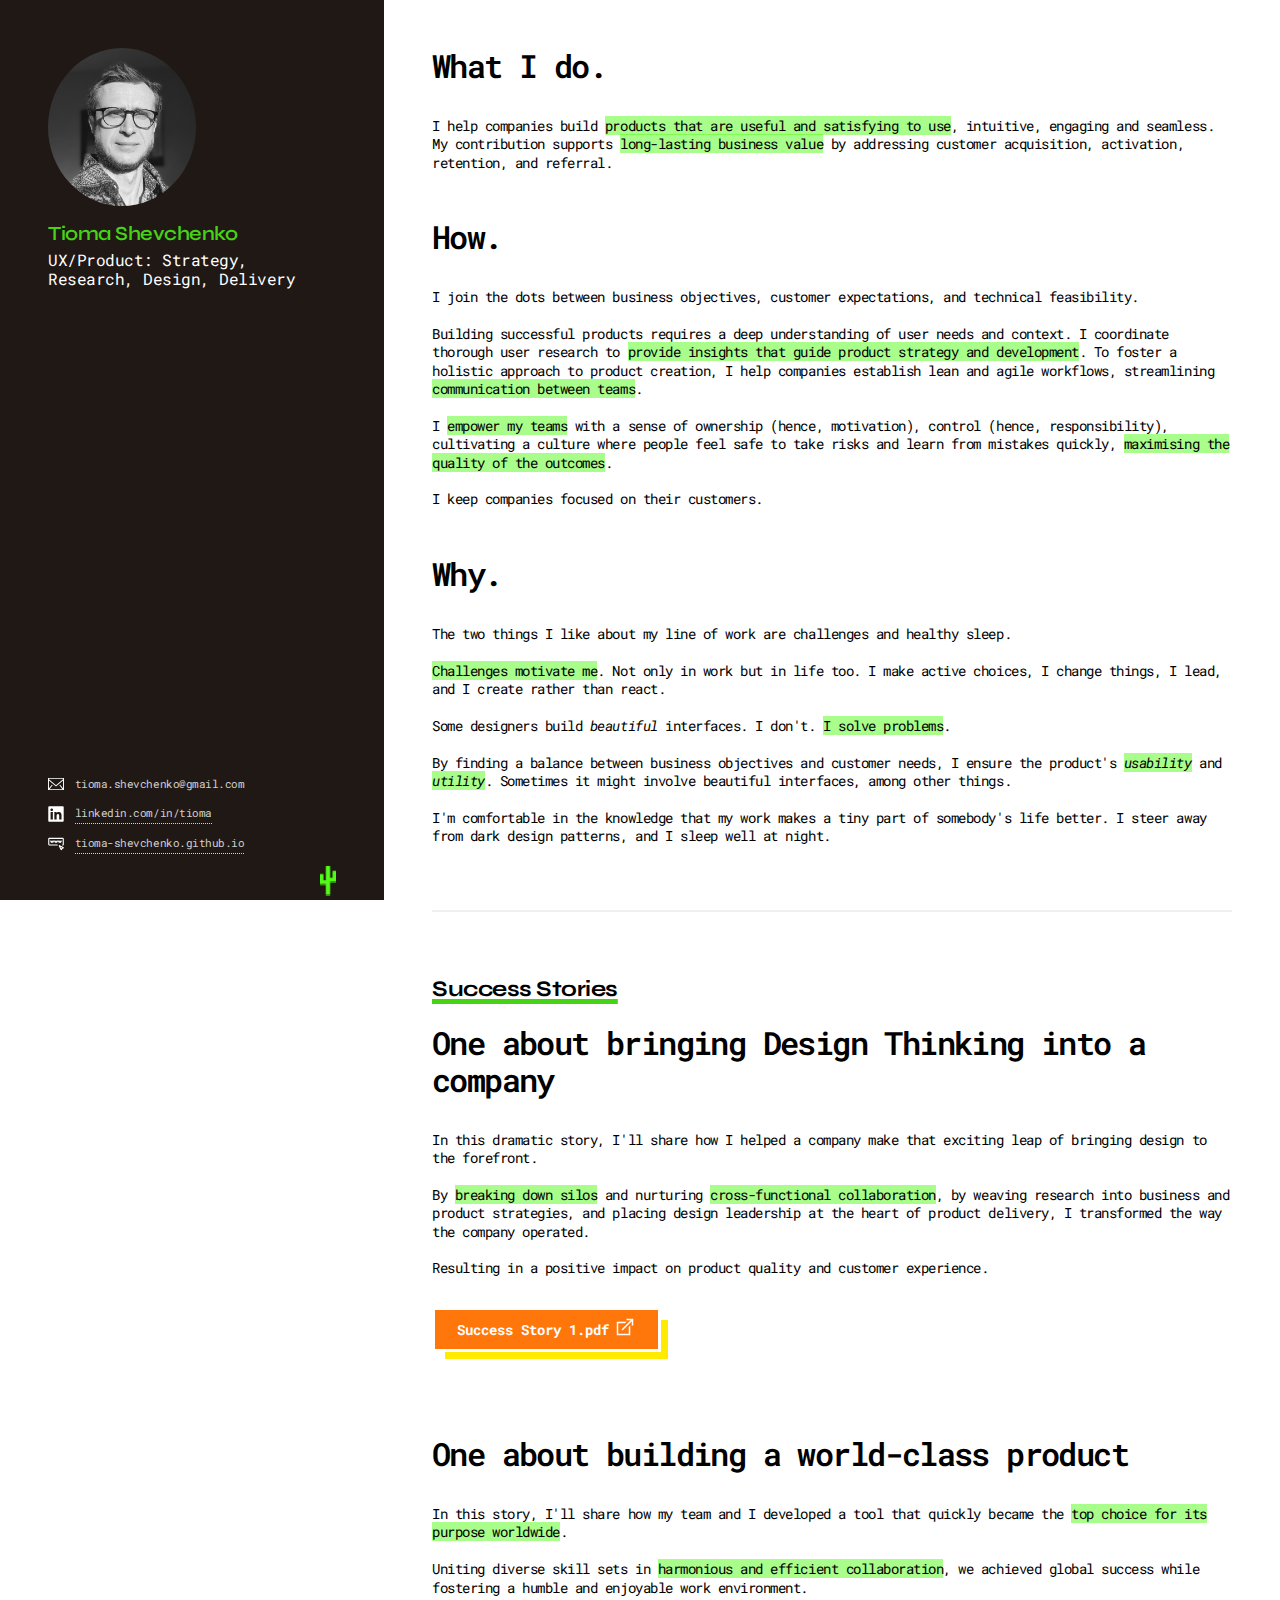
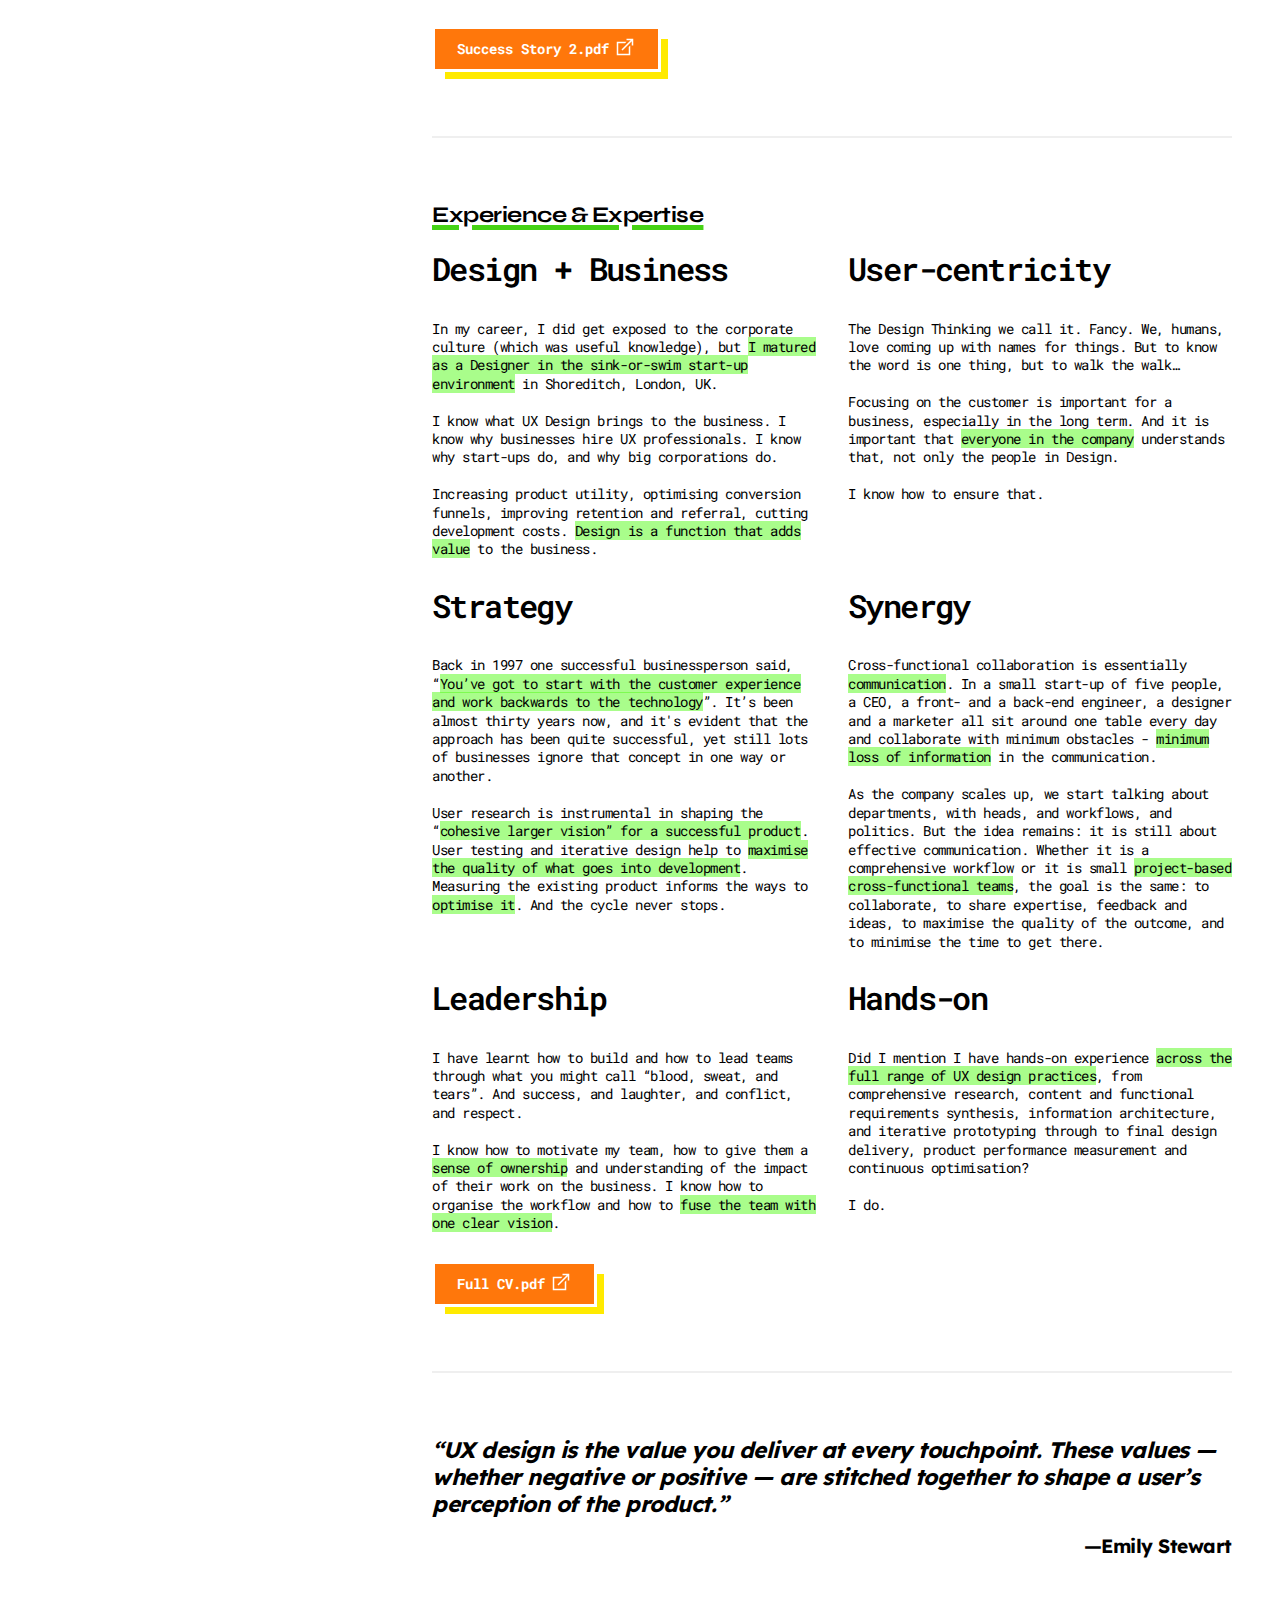
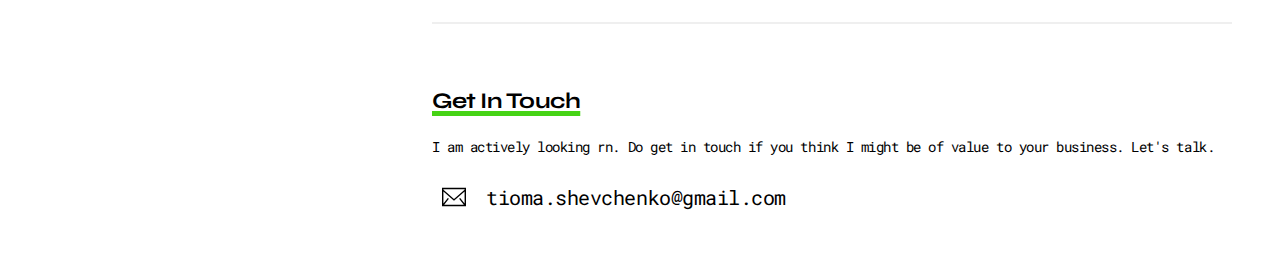
==== commit 022b8f36: "0.4.1" ====
--- a/index.html
+++ b/index.html
@@ -38,7 +38,7 @@
 					<section id="one">
 
 						<h3>What I do.</h3>
-								<p>I help companies build <strong>products that are useful and satisfying to use</strong>, intuitive, engaging and seamless. My contribution supports <strong>long-lasting business value</strong> by improving customer acquisition, activation, retention, and referral.<br/><br/>
+								<p>I help companies build <strong>products that are useful and satisfying to use</strong>, intuitive, engaging and seamless. My contribution supports <strong>long-lasting business value</strong> by addressing customer acquisition, activation, retention, and referral.<br/><br/>
 						<h3>How.</h3>
 								<p>I join the dots between business objectives, customer expectations, and technical feasibility.<br/><br/>
 								Building successful products requires a deep understanding of user needs and context. I coordinate thorough user research to <strong>provide insights that guide product strategy and development</strong>. To foster a holistic approach to product creation, I help companies establish lean and agile workflows, streamlining <strong>communication between teams</strong>.<br/><br/>
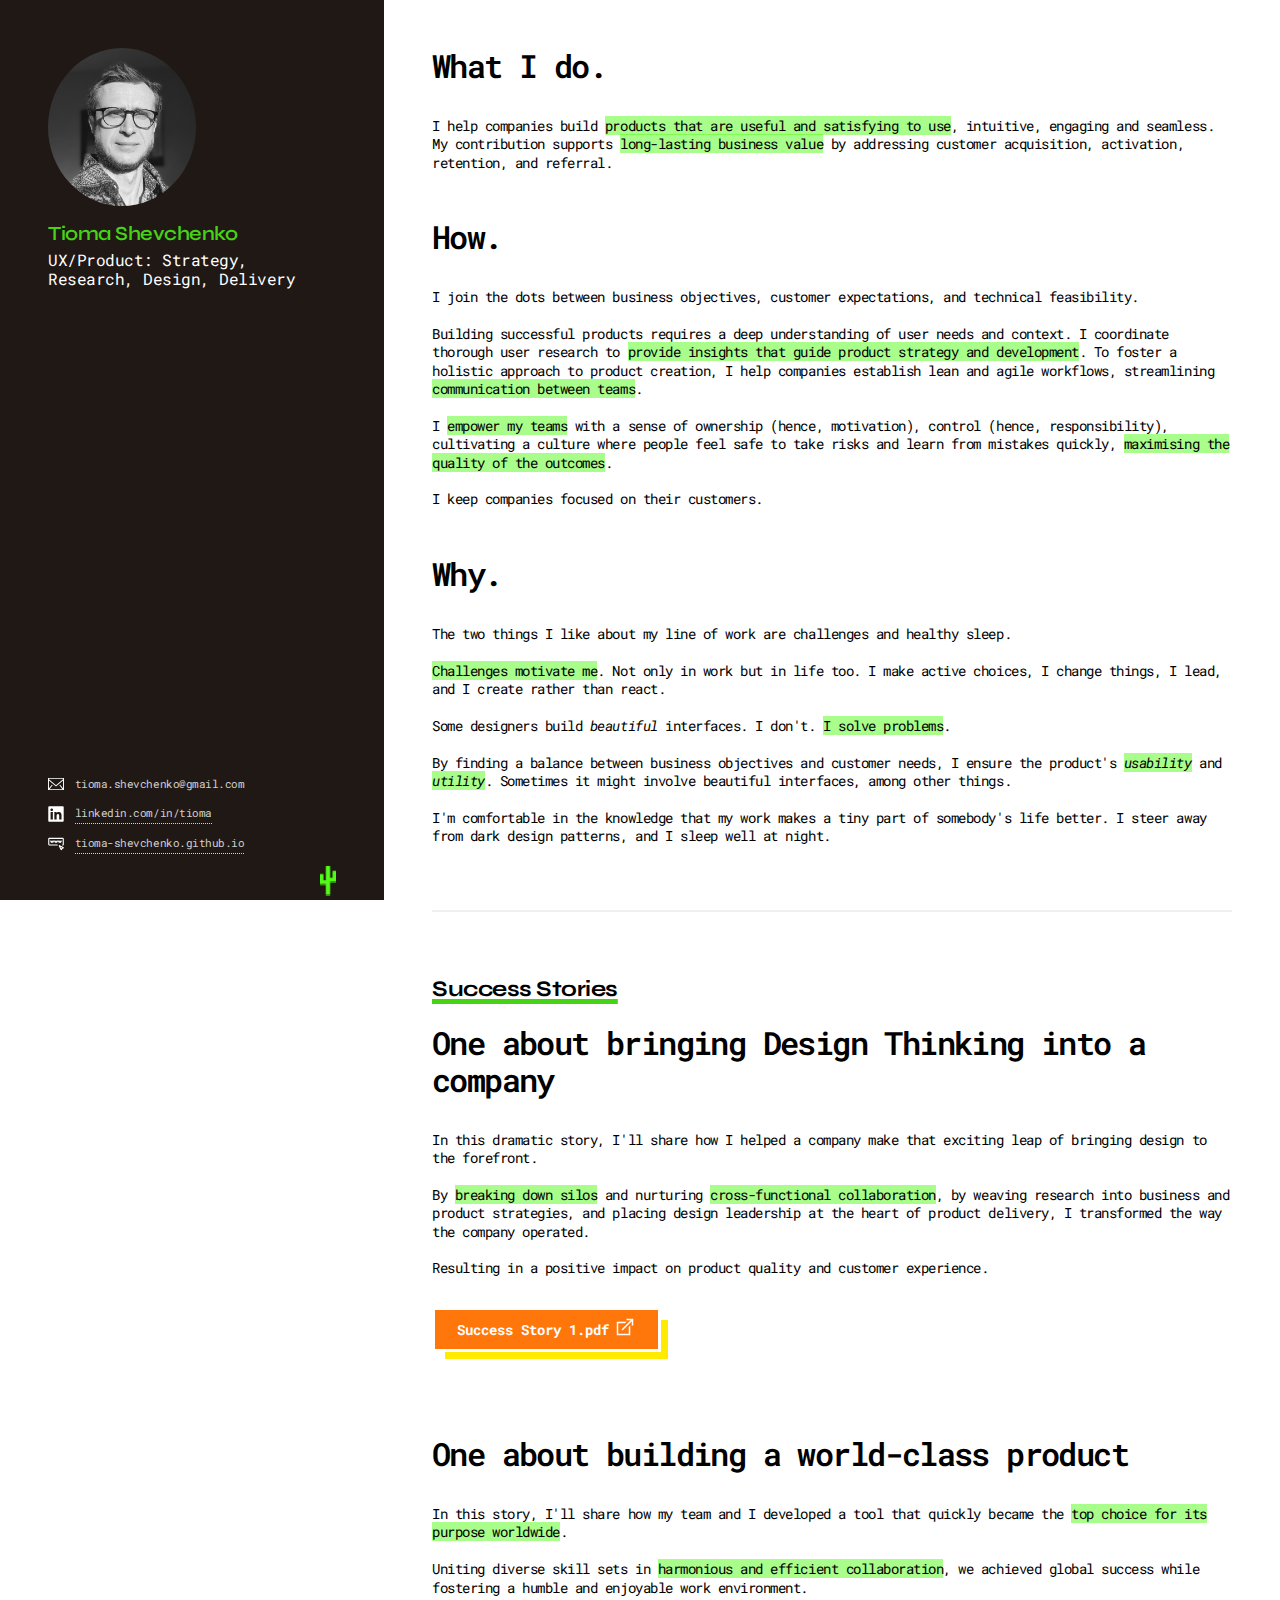
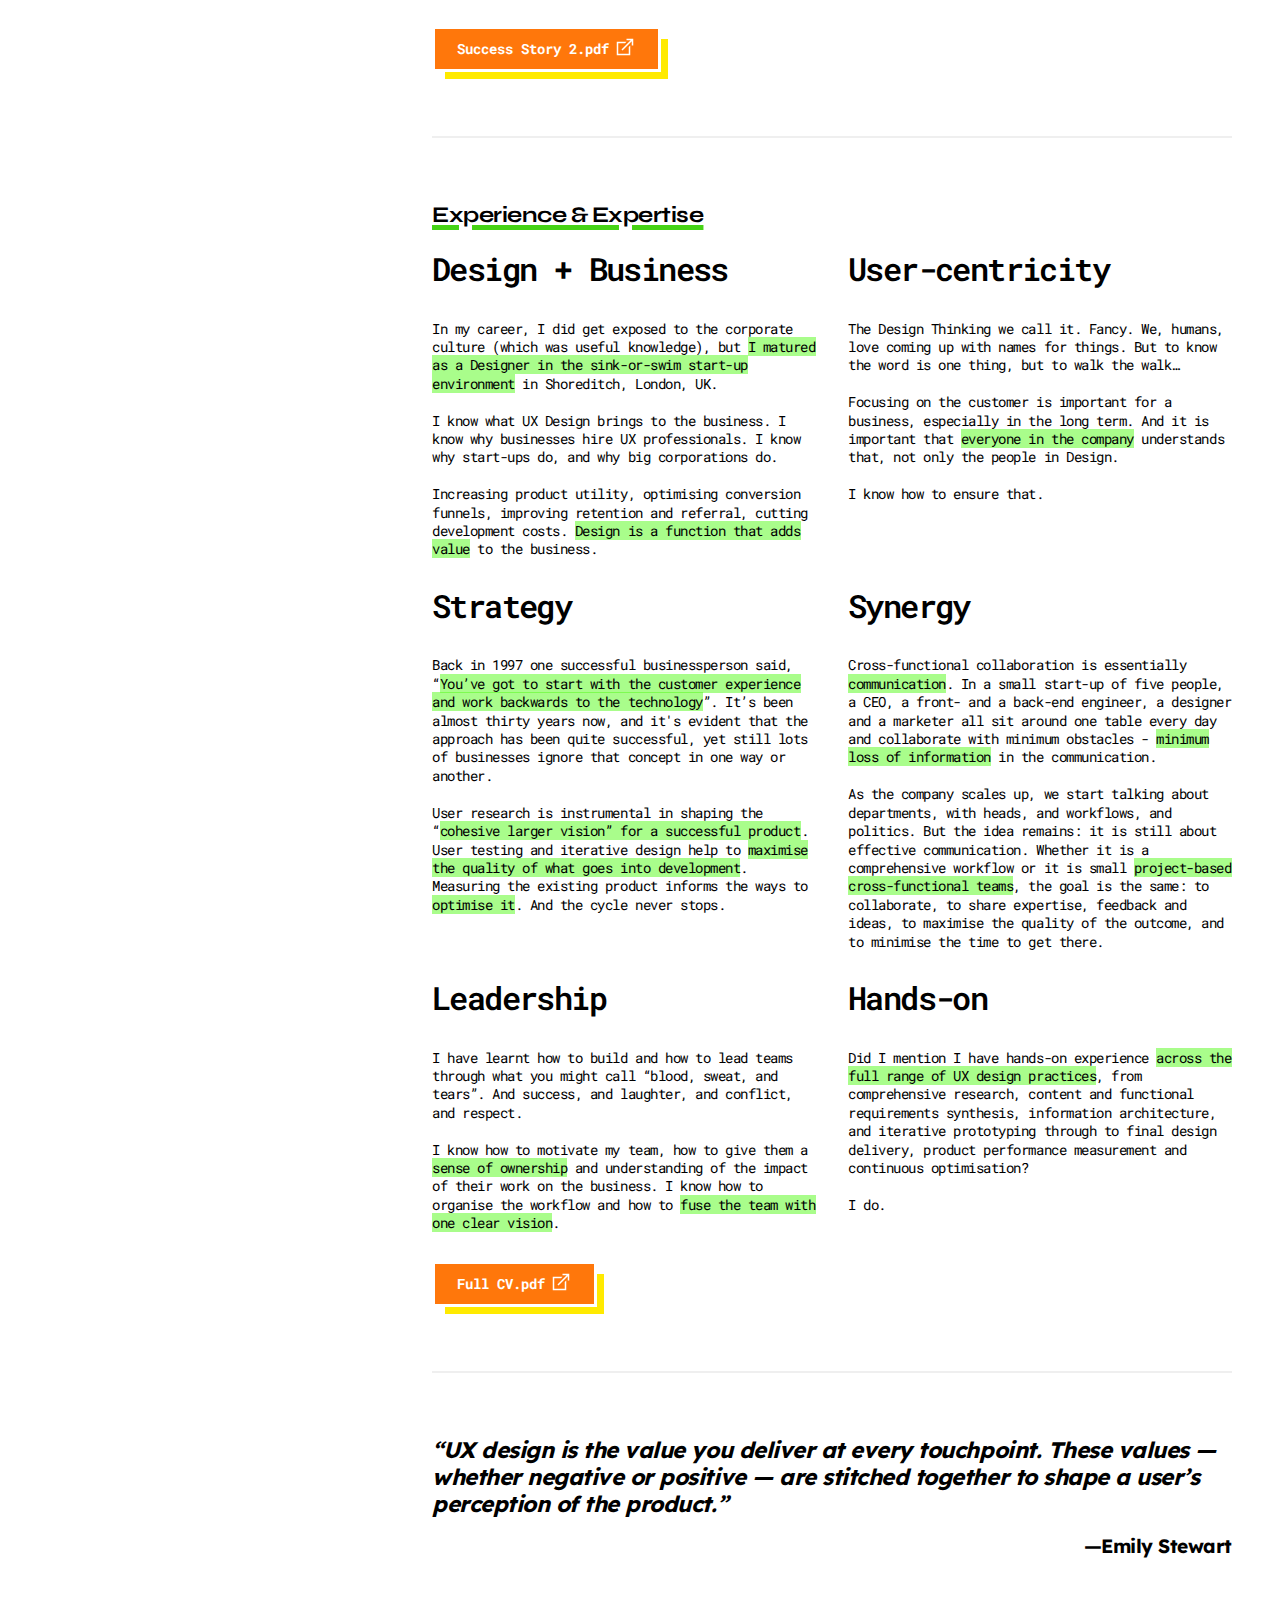
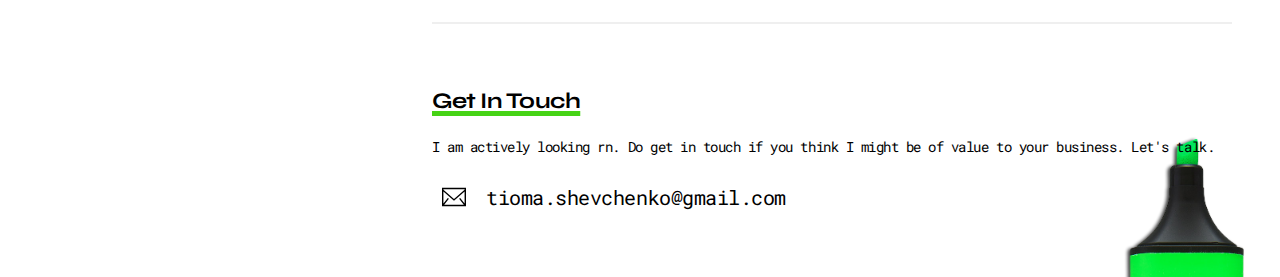
==== commit 5620d7c9: "0.4.5" ====
--- a/index.html
+++ b/index.html
@@ -20,7 +20,11 @@
 <meta name="msapplication-TileColor" content="#da532c">
 <meta name="theme-color" content="#ffffff">
 	</head>
-	<body id="top">
+	<body id="top" style="
+    background-image: url('images/HGHLTR.png');
+    background-repeat: no-repeat;
+    background-position: calc(100% - 30px) calc(100% + 300px);
+    background-size: 130px;">
 
 		<!-- Header -->
 			<header id="header">
@@ -130,7 +134,7 @@
 							</article>
 						</div>
 						<ul class="actions">
-							<li><a href="pdf/Tioma Shevchenko UX CV.pdf" class="button" target="_blank">Full CV.pdf <svg xmlns="http://www.w3.org/2000/svg" xmlns:xlink="http://www.w3.org/1999/xlink" viewBox="0,0,256,256" width="24px" height="24px"><g fill="#ffffff" fill-rule="nonzero" stroke="none" stroke-width="1" stroke-linecap="butt" stroke-linejoin="miter" stroke-miterlimit="10" stroke-dasharray="" stroke-dashoffset="0" font-family="none" font-weight="none" font-size="none" text-anchor="none" style="mix-blend-mode: normal"><g transform="scale(8,8)"><path d="M18,5v2h5.5625l-12.28125,12.28125l1.4375,1.4375l12.28125,-12.28125v5.5625h2v-9zM5,9v18h18v-13l-2,2v9h-14v-14h9l2,-2z"></path></g></g></svg></a></li>
+							<li><a href="pdf/Tioma Shevchenko CV.pdf" class="button" target="_blank">Full CV.pdf <svg xmlns="http://www.w3.org/2000/svg" xmlns:xlink="http://www.w3.org/1999/xlink" viewBox="0,0,256,256" width="24px" height="24px"><g fill="#ffffff" fill-rule="nonzero" stroke="none" stroke-width="1" stroke-linecap="butt" stroke-linejoin="miter" stroke-miterlimit="10" stroke-dasharray="" stroke-dashoffset="0" font-family="none" font-weight="none" font-size="none" text-anchor="none" style="mix-blend-mode: normal"><g transform="scale(8,8)"><path d="M18,5v2h5.5625l-12.28125,12.28125l1.4375,1.4375l12.28125,-12.28125v5.5625h2v-9zM5,9v18h18v-13l-2,2v9h-14v-14h9l2,-2z"></path></g></g></svg></a></li>
 						</ul>
 					</section>
 
--- a/assets/css/main.css
+++ b/assets/css/main.css
@@ -50,6 +50,10 @@
 	body {
 		-webkit-text-size-adjust: none;
 	}
+
+
+
+
 
 /* Box Model */
 
@@ -1554,7 +1558,10 @@
 /* Basic */
 
 	body {
-		background: #fff;
+    	background-image: url('images/HGHLTR.png');
+    	background-repeat: no-repeat;
+    	background-position: top right;
+    	background-size: 130px;
 	}
 
 		body.is-loading *, body.is-loading *:before, body.is-loading *:after {
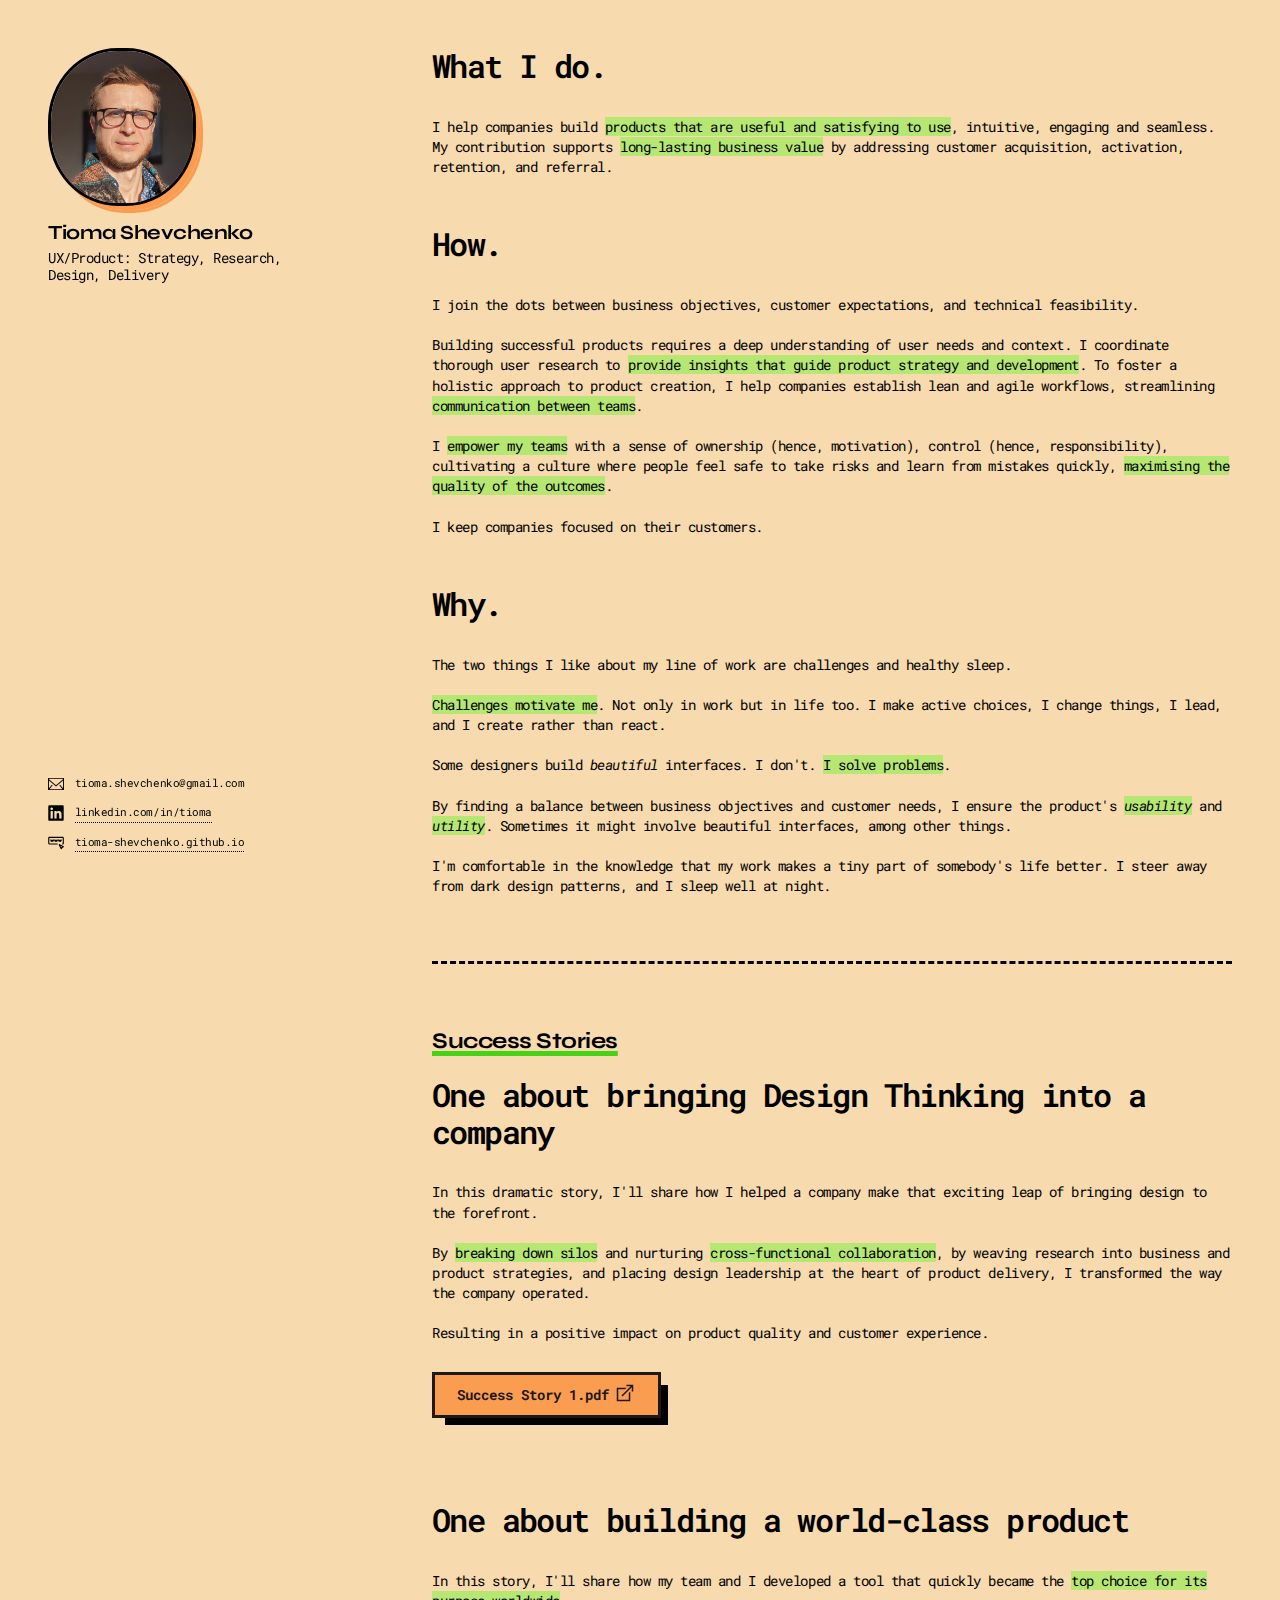
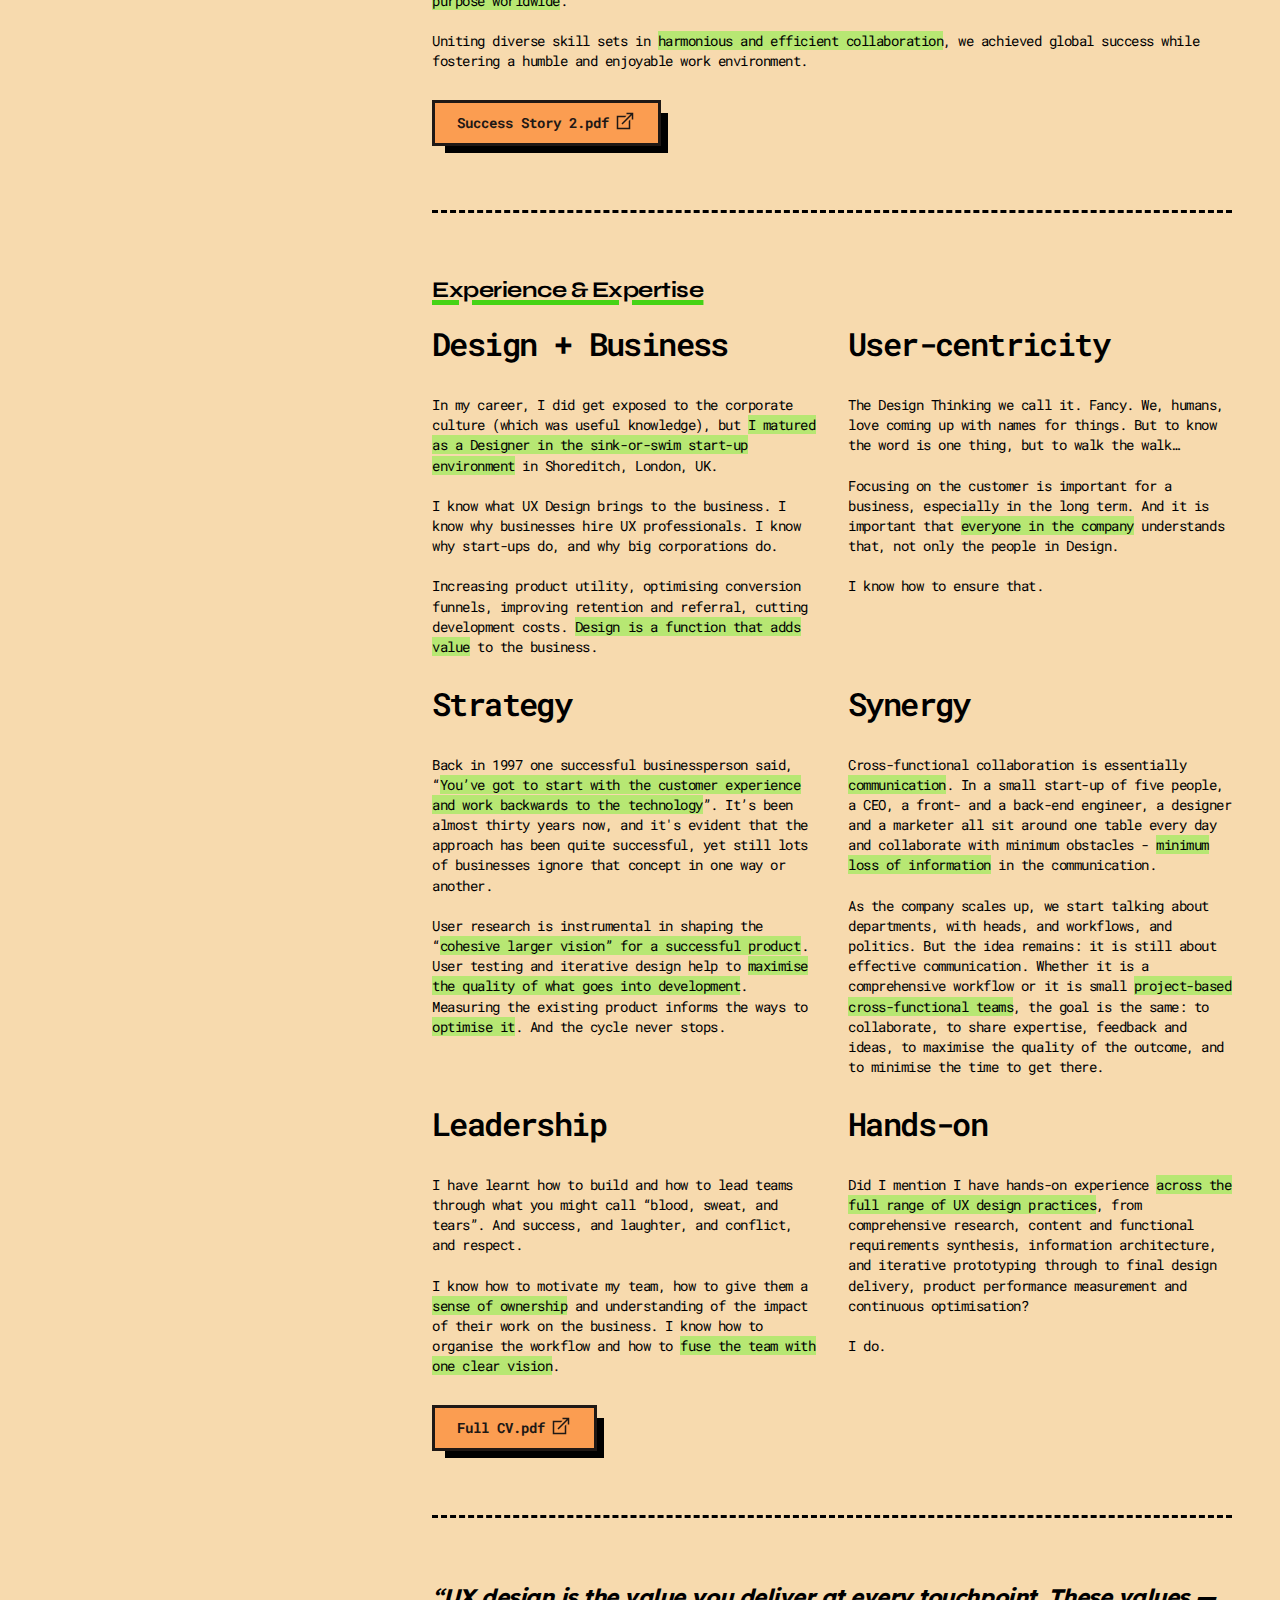
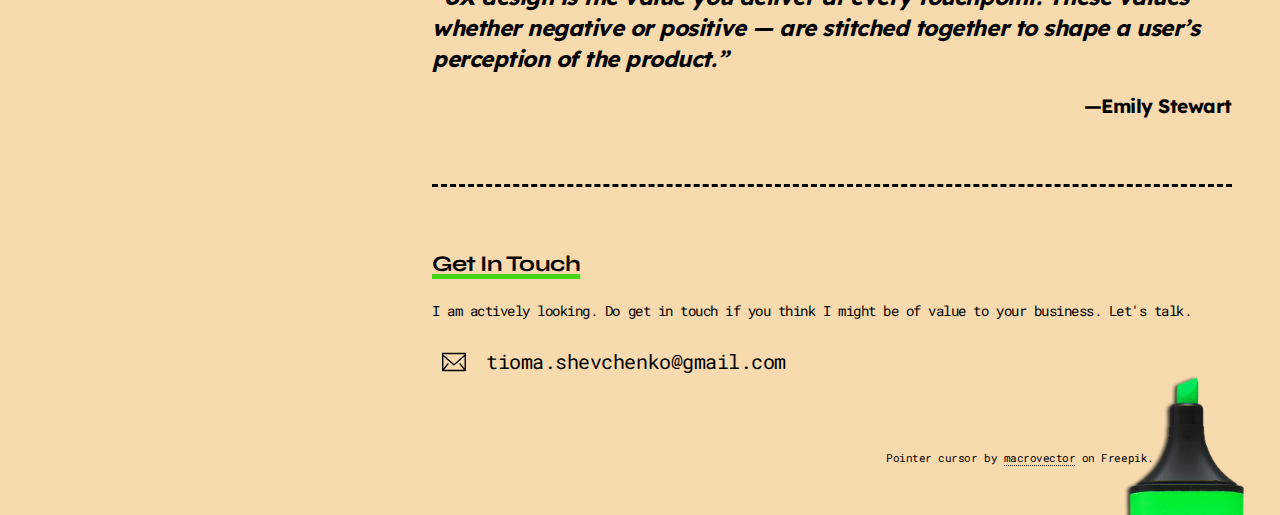
==== commit 630564ad: "0.5" ====
--- a/index.html
+++ b/index.html
@@ -29,7 +29,7 @@
 		<!-- Header -->
 			<header id="header">
 				<div class="inner">
-					<a href="#" class="image avatar"><img src="images/ra.jpg" alt="" /></a>
+					<div class="image avatar"><img src="images/ra.jpg" alt="" /></div>
 					<h1>Tioma Shevchenko</h1>
 					<p>UX/Product: Strategy, Research, Design, Delivery</p>
 				</div>
@@ -66,7 +66,7 @@
 								<h3>One about bringing Design Thinking into a company</h3>
 								<p>In this dramatic story, I'll share how I helped a company make that exciting leap of bringing design to the forefront.<br/><br/>By <strong>breaking down silos</strong> and nurturing <strong>cross-functional collaboration</strong>, by weaving research into business and product strategies, and placing design leadership at the heart of product delivery, I transformed the way the company operated.<br/><br/>Resulting in a positive impact on product quality and customer experience.</p>
 							<ul class="actions">
-							<li><a href="pdf/Case Study 1.pdf" class="button" target="_blank">Success Story 1.pdf <svg xmlns="http://www.w3.org/2000/svg" xmlns:xlink="http://www.w3.org/1999/xlink" viewBox="0,0,256,256" width="24px" height="24px"><g fill="#ffffff" fill-rule="nonzero" stroke="none" stroke-width="1" stroke-linecap="butt" stroke-linejoin="miter" stroke-miterlimit="10" stroke-dasharray="" stroke-dashoffset="0" font-family="none" font-weight="none" font-size="none" text-anchor="none" style="mix-blend-mode: normal"><g transform="scale(8,8)"><path d="M18,5v2h5.5625l-12.28125,12.28125l1.4375,1.4375l12.28125,-12.28125v5.5625h2v-9zM5,9v18h18v-13l-2,2v9h-14v-14h9l2,-2z"></path></g></g></svg></a></li>
+							<li><a href="pdf/Case Study 1.pdf" class="button" target="_blank">Success Story 1.pdf <svg xmlns="http://www.w3.org/2000/svg" xmlns:xlink="http://www.w3.org/1999/xlink" viewBox="0,0,256,256" width="24px" height="24px"><g fill="#1f1815" fill-rule="nonzero" stroke="none" stroke-width="1" stroke-linecap="butt" stroke-linejoin="miter" stroke-miterlimit="10" stroke-dasharray="" stroke-dashoffset="0" font-family="none" font-weight="none" font-size="none" text-anchor="none" style="mix-blend-mode: normal"><g transform="scale(8,8)"><path d="M18,5v2h5.5625l-12.28125,12.28125l1.4375,1.4375l12.28125,-12.28125v5.5625h2v-9zM5,9v18h18v-13l-2,2v9h-14v-14h9l2,-2z"></path></g></g></svg></a></li>
 							</ul>
 							
 								<br/><br/><br/>
@@ -76,7 +76,7 @@
 							
 						
 						<ul class="actions">
-							<li><a href="pdf/Case Study 2.pdf" class="button" target="_blank">Success Story 2.pdf <svg xmlns="http://www.w3.org/2000/svg" xmlns:xlink="http://www.w3.org/1999/xlink" viewBox="0,0,256,256" width="24px" height="24px"><g fill="#ffffff" fill-rule="nonzero" stroke="none" stroke-width="1" stroke-linecap="butt" stroke-linejoin="miter" stroke-miterlimit="10" stroke-dasharray="" stroke-dashoffset="0" font-family="none" font-weight="none" font-size="none" text-anchor="none" style="mix-blend-mode: normal"><g transform="scale(8,8)"><path d="M18,5v2h5.5625l-12.28125,12.28125l1.4375,1.4375l12.28125,-12.28125v5.5625h2v-9zM5,9v18h18v-13l-2,2v9h-14v-14h9l2,-2z"></path></g></g></svg></a></li>
+							<li><a href="pdf/Case Study 2.pdf" class="button" target="_blank">Success Story 2.pdf <svg xmlns="http://www.w3.org/2000/svg" xmlns:xlink="http://www.w3.org/1999/xlink" viewBox="0,0,256,256" width="24px" height="24px"><g fill="#1f1815" fill-rule="nonzero" stroke="none" stroke-width="1" stroke-linecap="butt" stroke-linejoin="miter" stroke-miterlimit="10" stroke-dasharray="" stroke-dashoffset="0" font-family="none" font-weight="none" font-size="none" text-anchor="none" style="mix-blend-mode: normal"><g transform="scale(8,8)"><path d="M18,5v2h5.5625l-12.28125,12.28125l1.4375,1.4375l12.28125,-12.28125v5.5625h2v-9zM5,9v18h18v-13l-2,2v9h-14v-14h9l2,-2z"></path></g></g></svg></a></li>
 						</ul>
 					</section>
 
@@ -134,7 +134,7 @@
 							</article>
 						</div>
 						<ul class="actions">
-							<li><a href="pdf/Tioma Shevchenko CV.pdf" class="button" target="_blank">Full CV.pdf <svg xmlns="http://www.w3.org/2000/svg" xmlns:xlink="http://www.w3.org/1999/xlink" viewBox="0,0,256,256" width="24px" height="24px"><g fill="#ffffff" fill-rule="nonzero" stroke="none" stroke-width="1" stroke-linecap="butt" stroke-linejoin="miter" stroke-miterlimit="10" stroke-dasharray="" stroke-dashoffset="0" font-family="none" font-weight="none" font-size="none" text-anchor="none" style="mix-blend-mode: normal"><g transform="scale(8,8)"><path d="M18,5v2h5.5625l-12.28125,12.28125l1.4375,1.4375l12.28125,-12.28125v5.5625h2v-9zM5,9v18h18v-13l-2,2v9h-14v-14h9l2,-2z"></path></g></g></svg></a></li>
+							<li><a href="pdf/Tioma Shevchenko CV.pdf" class="button" target="_blank">Full CV.pdf <svg xmlns="http://www.w3.org/2000/svg" xmlns:xlink="http://www.w3.org/1999/xlink" viewBox="0,0,256,256" width="24px" height="24px"><g fill="#1f1815" fill-rule="nonzero" stroke="none" stroke-width="1" stroke-linecap="butt" stroke-linejoin="miter" stroke-miterlimit="10" stroke-dasharray="" stroke-dashoffset="0" font-family="none" font-weight="none" font-size="none" text-anchor="none" style="mix-blend-mode: normal"><g transform="scale(8,8)"><path d="M18,5v2h5.5625l-12.28125,12.28125l1.4375,1.4375l12.28125,-12.28125v5.5625h2v-9zM5,9v18h18v-13l-2,2v9h-14v-14h9l2,-2z"></path></g></g></svg></a></li>
 						</ul>
 					</section>
 
@@ -147,7 +147,7 @@
 				<!-- Three -->
 					<section id="three">
 						<h2><strong>Get In Touch</strong></h2>
-						<p>I am actively looking rn. Do get in touch if you think I might be of value to your business. Let's talk.</p>
+						<p>I am actively looking. Do get in touch if you think I might be of value to your business. Let's talk.</p>
 						<div class="row">
 							
 							<div>
@@ -163,6 +163,8 @@
 									
 								</ul>
 							</div>
+						</div>
+						<div id="credits"><br/><br/><br/>Pointer cursor by <a href="https://www.freepik.com/free-vector/pixel-mouse-cursors-pointer-arrow-wait_11053931.htm" target="_blank">macrovector</a> on Freepik.
 						</div>
 					</section>
 
@@ -175,24 +177,22 @@
  
 					<ul class="copyright">
                     	<li>
-							<svg fill="#fff" width="16" height="16" viewBox="0 0 1920 1920" xmlns="http://www.w3.org/2000/svg"><path d="M0 1694.235h1920V226H0v1468.235ZM112.941 376.664V338.94H1807.06v37.723L960 1111.233l-847.059-734.57ZM1807.06 526.198v950.513l-351.134-438.89-88.32 70.475 378.353 472.998H174.042l378.353-472.998-88.32-70.475-351.134 438.89V526.198L960 1260.768l847.059-734.57Z" fill-rule="evenodd"/></svg>
+							<svg fill="#000" width="16" height="16" viewBox="0 0 1920 1920" xmlns="http://www.w3.org/2000/svg"><path d="M0 1694.235h1920V226H0v1468.235ZM112.941 376.664V338.94H1807.06v37.723L960 1111.233l-847.059-734.57ZM1807.06 526.198v950.513l-351.134-438.89-88.32 70.475 378.353 472.998H174.042l378.353-472.998-88.32-70.475-351.134 438.89V526.198L960 1260.768l847.059-734.57Z" fill-rule="evenodd"/></svg>
  						tioma.shevchenko@gmail.com
  						</li>
                         
                         <li>
-                        	<svg fill="#fff" width="16" height="16" viewBox="0 0 64 64" xmlns="http://www.w3.org/2000/svg"><path d="M58.502 1h-52.9c-2.5 0-4.5 2-4.5 4.5v53c0 2.4 2 4.5 4.5 4.5h52.7c2.5 0 4.5-2 4.5-4.5V5.4c.2-2.4-1.8-4.4-4.3-4.4Zm-39.1 52.7h-9.1V24.2h9.1v29.5Zm-4.6-33.6c-3 0-5.3-2.4-5.3-5.3s2.4-5.3 5.3-5.3 5.3 2.4 5.3 5.3-2.2 5.3-5.3 5.3Zm39.1 33.6h-9.1V39.4c0-3.4-.1-7.9-4.8-7.9-4.8 0-5.5 3.8-5.5 7.6v14.6h-9.1V24.2h8.9v4.1h.1c1.3-2.4 4.2-4.8 8.7-4.8 9.3 0 11 6 11 14.2v16h-.2Z"/></svg>
+                        	<svg fill="#000" width="16" height="16" viewBox="0 0 64 64" xmlns="http://www.w3.org/2000/svg"><path d="M58.502 1h-52.9c-2.5 0-4.5 2-4.5 4.5v53c0 2.4 2 4.5 4.5 4.5h52.7c2.5 0 4.5-2 4.5-4.5V5.4c.2-2.4-1.8-4.4-4.3-4.4Zm-39.1 52.7h-9.1V24.2h9.1v29.5Zm-4.6-33.6c-3 0-5.3-2.4-5.3-5.3s2.4-5.3 5.3-5.3 5.3 2.4 5.3 5.3-2.2 5.3-5.3 5.3Zm39.1 33.6h-9.1V39.4c0-3.4-.1-7.9-4.8-7.9-4.8 0-5.5 3.8-5.5 7.6v14.6h-9.1V24.2h8.9v4.1h.1c1.3-2.4 4.2-4.8 8.7-4.8 9.3 0 11 6 11 14.2v16h-.2Z"/></svg>
                         <a href="https://www.linkedin.com/in/tioma/" target=”_blank”>linkedin.com/in/tioma</a>
                     	</li>
 						<li>
-							<svg fill="#fff" width="16" height="16" xmlns="http://www.w3.org/2000/svg" viewBox="0 0 64 64" style="enable-background:new 0 0 64 64" xml:space="preserve"><path d="m47 26.3.5-1.1.5 1.1c.4.9 1.3 1.4 2.3 1.4s1.8-.5 2.3-1.4l2.5-5.1c.6-1.1.1-2.5-1-3s-2.5-.1-3 1l-.8 1.5-.5-1.1c-.4-.9-1.3-1.4-2.3-1.4-1 0-1.8.5-2.3 1.4l-.5 1.1-.7-1.6c-.6-1.1-1.9-1.6-3-1-.6.3-1 .9-1.2 1.5-.1-.6-.6-1.2-1.2-1.5-1.1-.6-2.5-.1-3 1l-.8 1.5-.5-1.1c-.4-.9-1.3-1.4-2.3-1.4-1 0-1.8.5-2.3 1.4l-.5 1.1-.8-1.5c-.6-1.1-1.9-1.6-3-1-.6.3-1 .9-1.2 1.5-.1-.6-.6-1.2-1.2-1.5-1.1-.6-2.5-.1-3 1l-.8 1.5-.5-1.1c-.4-.9-1.3-1.4-2.3-1.4s-1.8.5-2.3 1.4l-.5 1.1-.8-1.5c-.6-1.1-1.9-1.6-3-1-1.1.6-1.6 1.9-1 3l2.5 5.1c.4.9 1.3 1.4 2.3 1.4 1 0 1.8-.5 2.3-1.4l.5-1.1.5 1.1c.4.9 1.3 1.4 2.3 1.4 1 0 1.8-.5 2.3-1.4l2.5-5.1c.1-.2.1-.3.2-.5 0 .2.1.3.2.5l2.5 5.1c.4.9 1.3 1.4 2.3 1.4 1 0 1.8-.5 2.3-1.4l.5-1.1.5 1.1c.4.9 1.3 1.4 2.3 1.4 1 0 1.8-.5 2.3-1.4l2.5-5.1c.1-.2.1-.3.2-.5 0 .2.1.3.2.5l2.5 5.1c.4.9 1.3 1.4 2.3 1.4.9.1 1.8-.5 2.2-1.3z"/><path d="M58.4 7.3H5.6C2.9 7.3.8 9.5.8 12.2v21.2c0 2.7 2.2 4.9 4.8 4.9h31.7c1.2 0 2.3-1 2.3-2.3s-1-2.3-2.3-2.3H5.6c-.2 0-.3-.2-.3-.4V12.2c0-.2.1-.4.3-.4h52.9c.2 0 .3.2.3.4v21.2c0 .2-.2.4-.4.4-1.2 0-2.3 1-2.3 2.3s1 2.3 2.3 2.3c2.7 0 4.9-2.2 4.9-4.9V12.2c0-2.7-2.2-4.9-4.9-4.9z"/><path d="m61.3 43.9-14.1-7.1c-1.2-.6-2.6-.4-3.4.5-.9.9-1.1 2.3-.5 3.5l7.1 14.1c.6 1.1 1.7 1.9 3 1.9h.1c1.1 0 2.1-.7 2.5-1.7l1.7-3.9 3.9-1.7c1-.4 1.6-1.4 1.7-2.5-.1-1.4-.8-2.6-2-3.1zm-7.1 3.8-1.1 2.5-3.7-7.3 7.3 3.7-2.5 1.1z"/></svg>
+							<svg fill="#000" width="16" height="16" xmlns="http://www.w3.org/2000/svg" viewBox="0 0 64 64" style="enable-background:new 0 0 64 64" xml:space="preserve"><path d="m47 26.3.5-1.1.5 1.1c.4.9 1.3 1.4 2.3 1.4s1.8-.5 2.3-1.4l2.5-5.1c.6-1.1.1-2.5-1-3s-2.5-.1-3 1l-.8 1.5-.5-1.1c-.4-.9-1.3-1.4-2.3-1.4-1 0-1.8.5-2.3 1.4l-.5 1.1-.7-1.6c-.6-1.1-1.9-1.6-3-1-.6.3-1 .9-1.2 1.5-.1-.6-.6-1.2-1.2-1.5-1.1-.6-2.5-.1-3 1l-.8 1.5-.5-1.1c-.4-.9-1.3-1.4-2.3-1.4-1 0-1.8.5-2.3 1.4l-.5 1.1-.8-1.5c-.6-1.1-1.9-1.6-3-1-.6.3-1 .9-1.2 1.5-.1-.6-.6-1.2-1.2-1.5-1.1-.6-2.5-.1-3 1l-.8 1.5-.5-1.1c-.4-.9-1.3-1.4-2.3-1.4s-1.8.5-2.3 1.4l-.5 1.1-.8-1.5c-.6-1.1-1.9-1.6-3-1-1.1.6-1.6 1.9-1 3l2.5 5.1c.4.9 1.3 1.4 2.3 1.4 1 0 1.8-.5 2.3-1.4l.5-1.1.5 1.1c.4.9 1.3 1.4 2.3 1.4 1 0 1.8-.5 2.3-1.4l2.5-5.1c.1-.2.1-.3.2-.5 0 .2.1.3.2.5l2.5 5.1c.4.9 1.3 1.4 2.3 1.4 1 0 1.8-.5 2.3-1.4l.5-1.1.5 1.1c.4.9 1.3 1.4 2.3 1.4 1 0 1.8-.5 2.3-1.4l2.5-5.1c.1-.2.1-.3.2-.5 0 .2.1.3.2.5l2.5 5.1c.4.9 1.3 1.4 2.3 1.4.9.1 1.8-.5 2.2-1.3z"/><path d="M58.4 7.3H5.6C2.9 7.3.8 9.5.8 12.2v21.2c0 2.7 2.2 4.9 4.8 4.9h31.7c1.2 0 2.3-1 2.3-2.3s-1-2.3-2.3-2.3H5.6c-.2 0-.3-.2-.3-.4V12.2c0-.2.1-.4.3-.4h52.9c.2 0 .3.2.3.4v21.2c0 .2-.2.4-.4.4-1.2 0-2.3 1-2.3 2.3s1 2.3 2.3 2.3c2.7 0 4.9-2.2 4.9-4.9V12.2c0-2.7-2.2-4.9-4.9-4.9z"/><path d="m61.3 43.9-14.1-7.1c-1.2-.6-2.6-.4-3.4.5-.9.9-1.1 2.3-.5 3.5l7.1 14.1c.6 1.1 1.7 1.9 3 1.9h.1c1.1 0 2.1-.7 2.5-1.7l1.7-3.9 3.9-1.7c1-.4 1.6-1.4 1.7-2.5-.1-1.4-.8-2.6-2-3.1zm-7.1 3.8-1.1 2.5-3.7-7.3 7.3 3.7-2.5 1.1z"/></svg>
  						<a href="https://tioma-shevchenko.github.io/">tioma-shevchenko.github.io</a>
  						</li>
-					</ul>
+					</ul><br/><br/>
 				</div>
 
-				<div class="cactus">
-				<svg width="16" height="32" xmlns="http://www.w3.org/2000/svg" xmlns:xlink="http://www.w3.org/1999/xlink"><image width="16" height="32" xlink:href="[data-uri]" fill="none" fill-rule="evenodd"/></svg>
-				</div>
+				
 			</footer>
 
 		<!-- Scripts -->
--- a/assets/css/main.css
+++ b/assets/css/main.css
@@ -27,6 +27,11 @@
 
 	body {
 		line-height: 1;
+		background: #f7daae;
+		ccursor: url("https://tioma-shevchenko.github.io/images/cursor.svg"), auto;
+  }
+  	a, button, .w-button, .w-dropdown-toggle{
+		ccursor: url("https://tioma-shevchenko.github.io/images/pointer.svg"), pointer !important;
 	}
 
 	ol, ul {
@@ -1622,7 +1627,7 @@
 	h6{
 		font-family: "Lexend", Helvetica, sans-serif;
 		font-size: 1.4em;
-		line-height: 1.2em;
+		line-height: 1.4em;
 		font-weight: 700;
 	}
 
@@ -1742,7 +1747,7 @@
 /* Section/Article */
 
 	section p strong {
-		background: rgba(83,252,24,0.5);
+		background: rgba(83,252,24,0.39);
 	}
 
 	section.special, article.special {
@@ -1781,6 +1786,7 @@
 
 	section p, ul {
 		font-size: 0.9em;
+		line-height: 1.4em;
 	}
 
 /* Form */
@@ -2125,8 +2131,10 @@
 			}
 
 			.image.avatar img {
-				border-radius: 50%;
+				border-radius: 47%;
 				width: 100%;
+				border: solid black 3px;
+    			filter: drop-shadow(7px 7px 0px #fb9d51);
 			}
 
 /* List */
@@ -2205,7 +2213,6 @@
 				}
 
 		ul.actions {
-			cursor: default;
 			list-style: none;
 			padding-left: 0;
 		}
@@ -2384,11 +2391,11 @@
 
 
 .button {
-  border: 3px solid white;
+  border: 3px solid #1f1815;
   padding: 12px 16px;
   position: relative;
   background-color: rgb(255, 119, 11);
-  color: white;
+  color: #1f1815;
   font-family: "Roboto Mono","B612 Mono", sans-serif;
   font-weight: 700;
   letter-spacing: normal;
@@ -2402,7 +2409,7 @@
     left: 10px;
     height: 100%;
     width: 100%;
-    background-color: #ffea00;
+    background-color: black;
     content: "";
     z-index: -1;
     transition: transform 0.2s ease-in, width 0.2s ease-out 0.2s;
@@ -2446,8 +2453,8 @@
 		-webkit-transition: background-color 0.2s ease-in-out, color 0.2s ease-in-out, border-color 0.2s ease-in-out;
 		-ms-transition: background-color 0.2s ease-in-out, color 0.2s ease-in-out, border-color 0.2s ease-in-out;
 		transition: background-color 0.2s ease-in-out, color 0.2s ease-in-out, border-color 0.2s ease-in-out;
-		background-color: #ff770b;
-		color: rgba(255,255,255,1) !important;
+		background-color: #fb9d51;
+		color: #1f1815 !important;
 		cursor: pointer;
 		display: inline-block;
 		height: 3.15em;
@@ -2465,9 +2472,9 @@
 		input[type="button"]:hover,
 		
 		.button:hover {
-			color: rgba(255,255,255,1) !important;
-			background-color: #e26400;
-			border: 3px solid white;
+			color: #1f1815 !important;
+			background-color: #ff770b;
+			border: 3px solid #1f1815;
 		}
 
 		input[type="submit"]:active,
@@ -2575,12 +2582,12 @@
 		-webkit-justify-content: space-between;
 		-ms-justify-content: space-between;
 		justify-content: space-between;
-		background-color: #1f1815;
+		
 		background-attachment: scroll,								fixed;
 		background-position: top left,							top left;
 		background-repeat: repeat,								no-repeat;
 		background-size: auto,								auto 120%;
-		color: rgba(255, 255, 255, 0.5);
+		color: black;
 		height: 100%;
 		left: 0;
 		padding: 4em 4em 0 4em;
@@ -2613,15 +2620,13 @@
 		}
 
 		#header h1 {
-			color: #46d315;
-			font-size: 2em;
-			font-weight: 600;
+			color: black;
+			font-weight: 700;
 			line-height: 0.8em;
 			margin-bottom: 8px;
 		}
 		#header p {
-			color: #fff;
-			font-size: 1em;
+			font-size: 0.9em;
 			font-weight: 400;
 			line-height: 1.2em;
 			margin: 0;
@@ -2643,7 +2648,6 @@
 		}
 
 	#footer .copyright {
-		color: rgba(255, 255, 255, 0.8);
 		font-size: 0.8em;
 		list-style: none;
 		margin: 1em 0 0 0;
@@ -2665,6 +2669,11 @@
 
 	.cactus {
 		text-align: right;
+	}
+	#credits {
+		font-size: 0.7em;
+		text-align: right;
+		margin-right: 5em;
 	}
 
 
@@ -2678,7 +2687,7 @@
 	}
 
 		#main > section {
-			border-top: solid 2px #efefef;
+			border-top: dashed; 2px #594f4f;
 			margin: 4em 0 0 0;
 			padding: 4em 0 0 0;
 		}
@@ -2994,6 +3003,7 @@
 				padding-left: 0;
 				font-size: 0.84em;
 			}
+			#credits {margin-right: 7em;}
 
 		/* Main */
 
@@ -3003,6 +3013,7 @@
 				padding: 3em 3em 3em 3em;
 				width: calc(100% - 30%);
 			}
+
 
 	}
 
@@ -3049,7 +3060,6 @@
 
 			#footer {
 				background-attachment: scroll;
-				background-color: #000;
 				background-position: top left,						bottom center;
 				background-repeat: repeat,							no-repeat;
 				background-size: auto,							cover;
@@ -3083,6 +3093,12 @@
 				padding: 6em 4em;
 				width: 100%;
 			}
+			#main > section:first-child {
+    		border-top: 2px dashed black;
+    		padding-top: 2em;
+    		margin-top: -4em;
+			}
+			
 
 	}
 
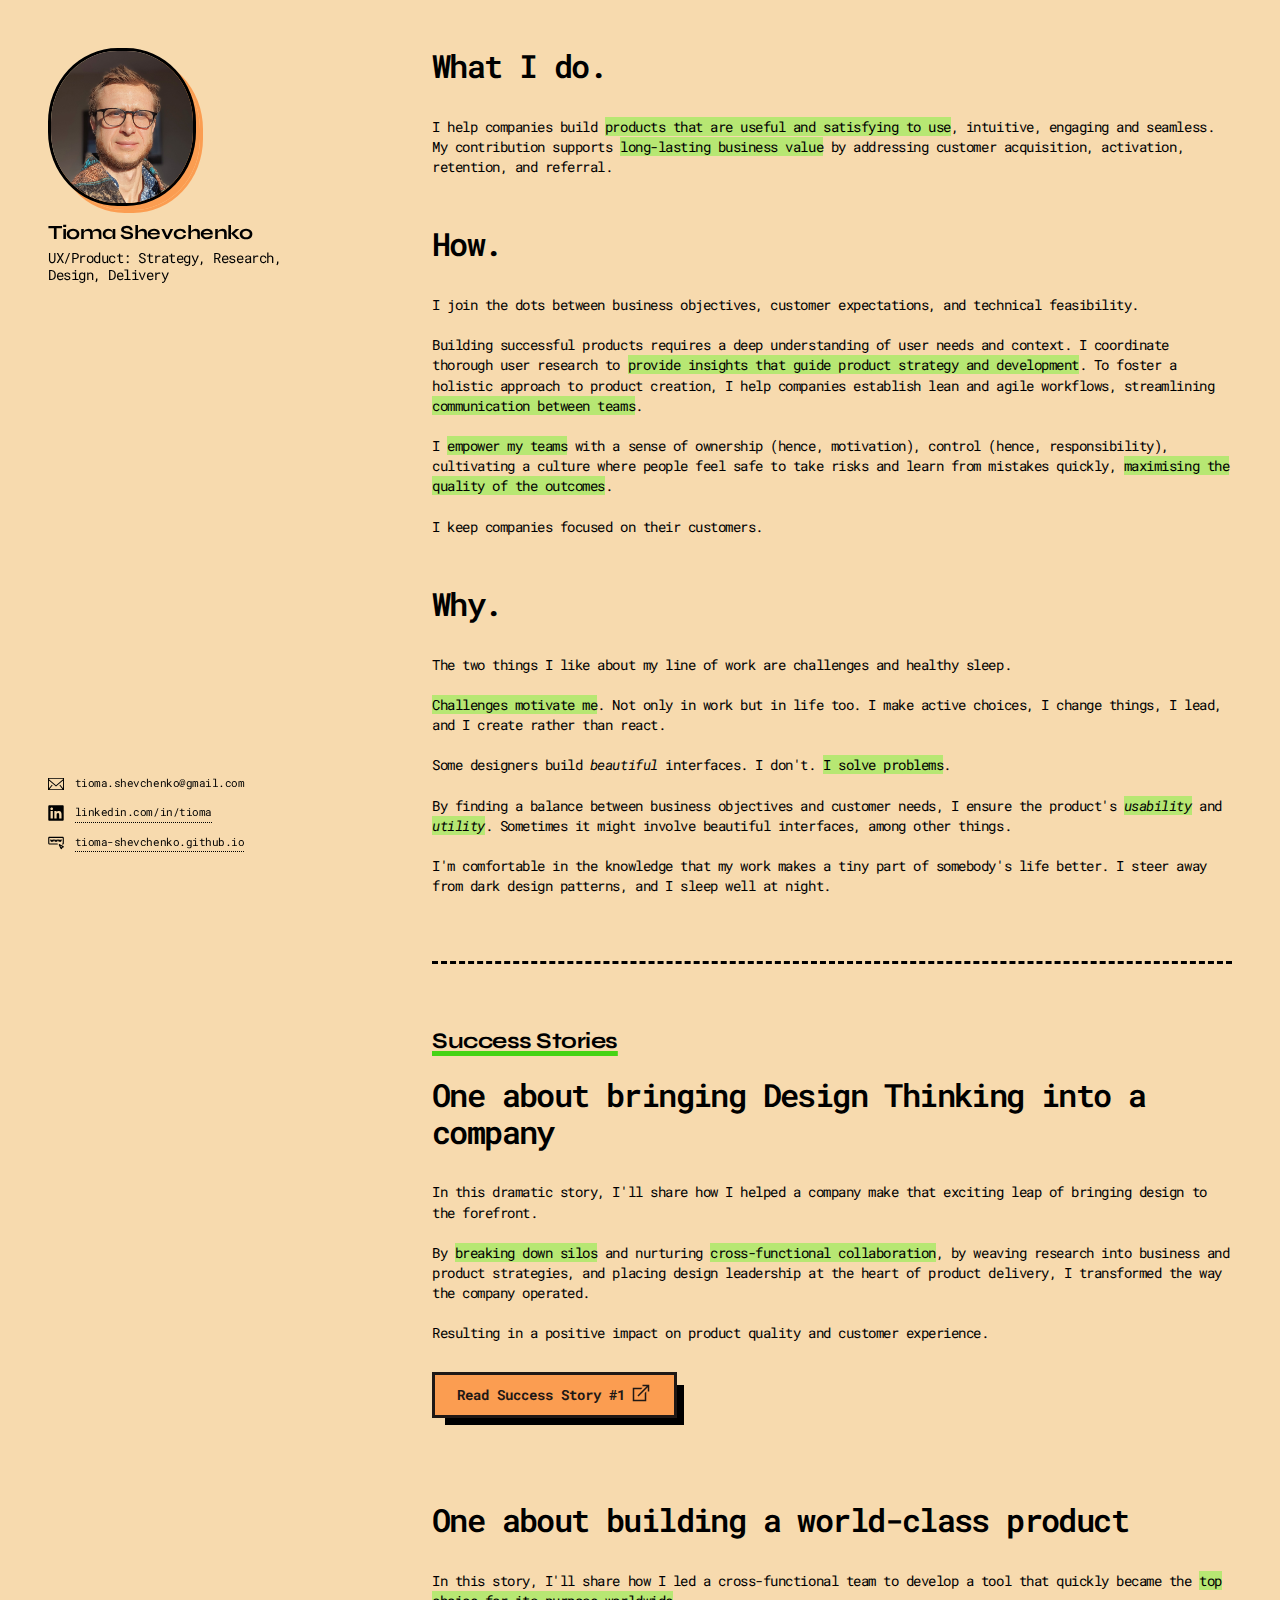
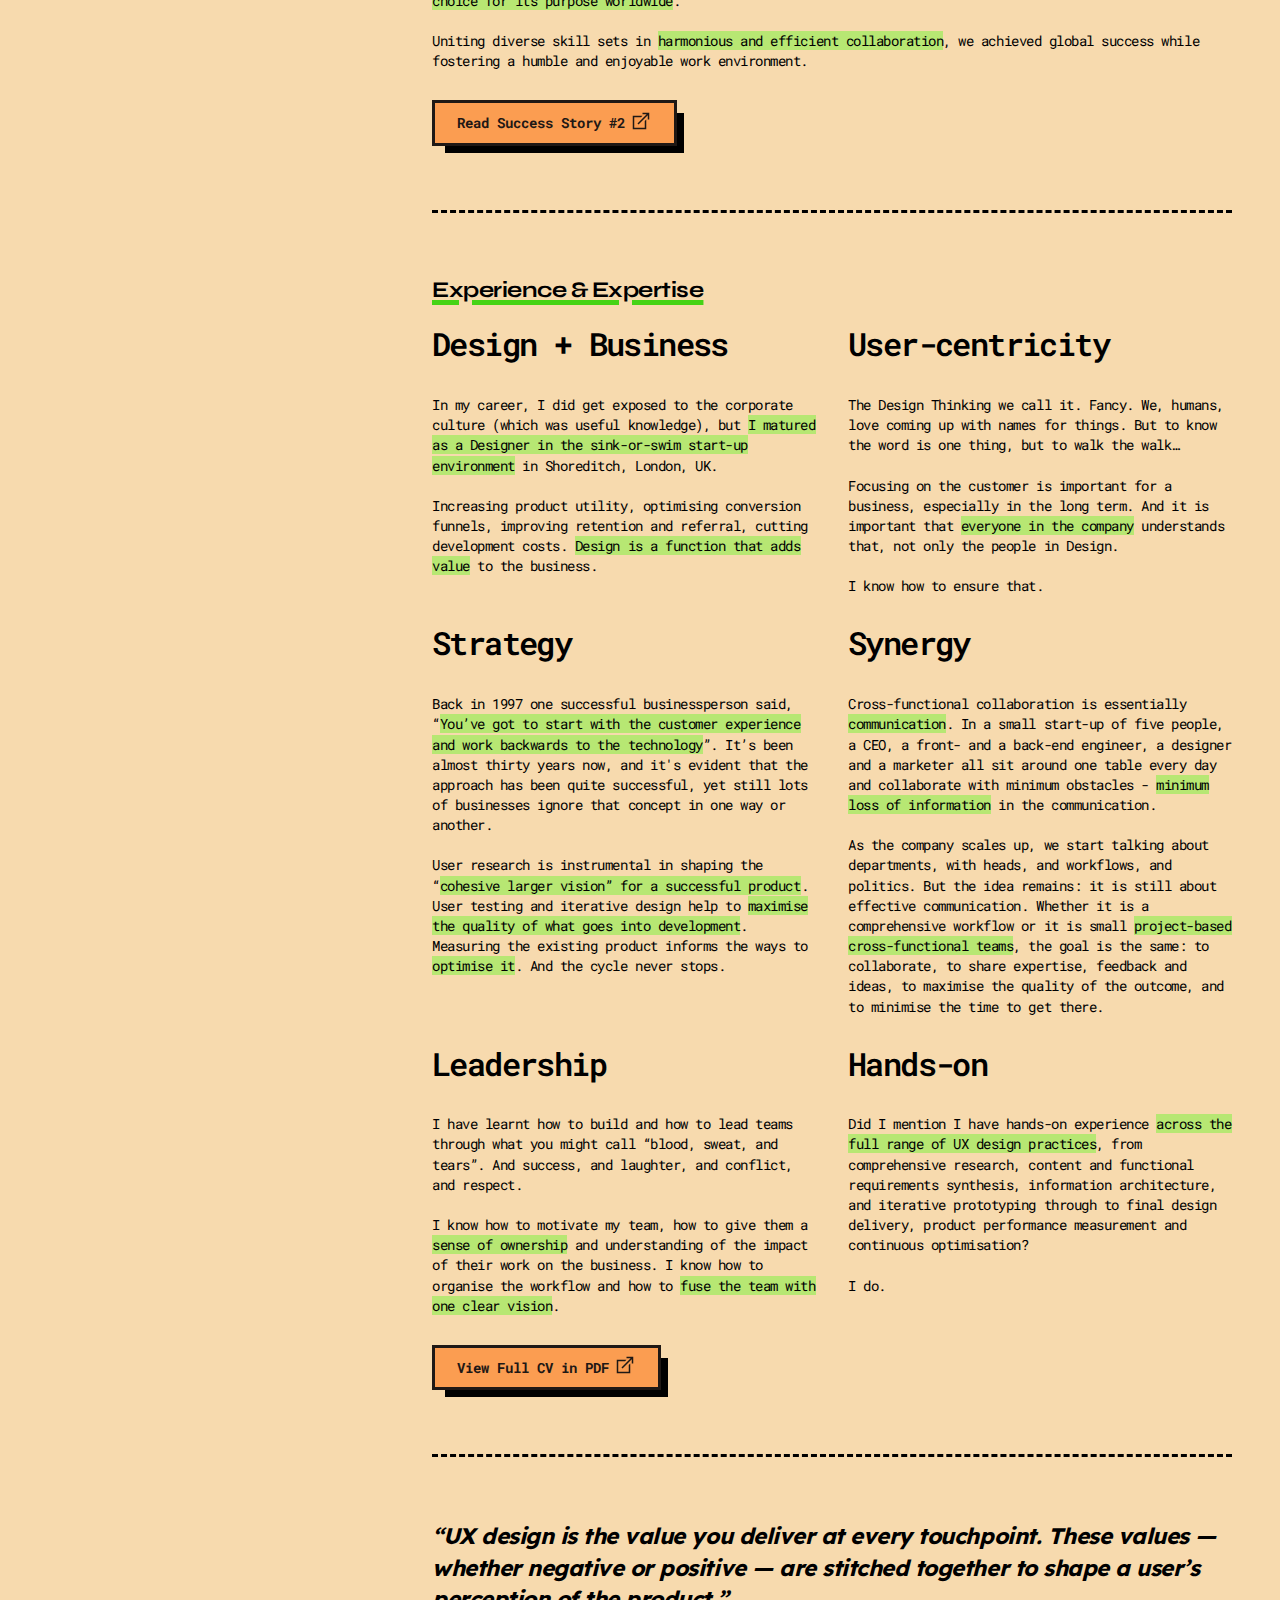
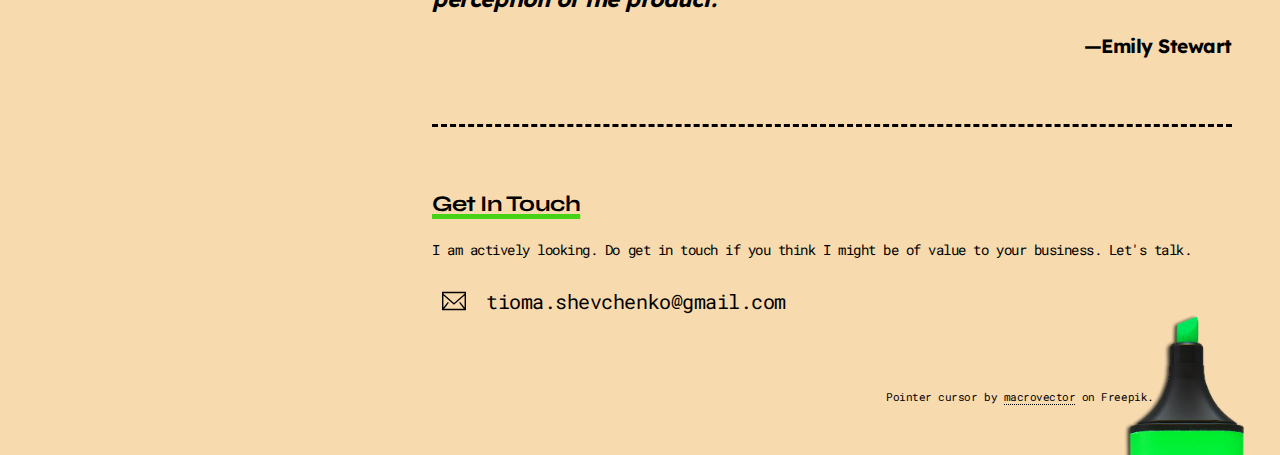
==== commit 15ccb7bc: "0.5.1" ====
--- a/index.html
+++ b/index.html
@@ -20,6 +20,7 @@
 <meta name="msapplication-TileColor" content="#da532c">
 <meta name="theme-color" content="#ffffff">
 	</head>
+
 	<body id="top" style="
     background-image: url('images/HGHLTR.png');
     background-repeat: no-repeat;
@@ -66,17 +67,17 @@
 								<h3>One about bringing Design Thinking into a company</h3>
 								<p>In this dramatic story, I'll share how I helped a company make that exciting leap of bringing design to the forefront.<br/><br/>By <strong>breaking down silos</strong> and nurturing <strong>cross-functional collaboration</strong>, by weaving research into business and product strategies, and placing design leadership at the heart of product delivery, I transformed the way the company operated.<br/><br/>Resulting in a positive impact on product quality and customer experience.</p>
 							<ul class="actions">
-							<li><a href="pdf/Case Study 1.pdf" class="button" target="_blank">Success Story 1.pdf <svg xmlns="http://www.w3.org/2000/svg" xmlns:xlink="http://www.w3.org/1999/xlink" viewBox="0,0,256,256" width="24px" height="24px"><g fill="#1f1815" fill-rule="nonzero" stroke="none" stroke-width="1" stroke-linecap="butt" stroke-linejoin="miter" stroke-miterlimit="10" stroke-dasharray="" stroke-dashoffset="0" font-family="none" font-weight="none" font-size="none" text-anchor="none" style="mix-blend-mode: normal"><g transform="scale(8,8)"><path d="M18,5v2h5.5625l-12.28125,12.28125l1.4375,1.4375l12.28125,-12.28125v5.5625h2v-9zM5,9v18h18v-13l-2,2v9h-14v-14h9l2,-2z"></path></g></g></svg></a></li>
+							<li><a href="tioma-shevchenko.github.io/case-one.html" class="button" target="_blank">Read Success Story #1 <svg xmlns="http://www.w3.org/2000/svg" xmlns:xlink="http://www.w3.org/1999/xlink" viewBox="0,0,256,256" width="24px" height="24px"><g fill="#1f1815" fill-rule="nonzero" stroke="none" stroke-width="1" stroke-linecap="butt" stroke-linejoin="miter" stroke-miterlimit="10" stroke-dasharray="" stroke-dashoffset="0" font-family="none" font-weight="none" font-size="none" text-anchor="none" style="mix-blend-mode: normal"><g transform="scale(8,8)"><path d="M18,5v2h5.5625l-12.28125,12.28125l1.4375,1.4375l12.28125,-12.28125v5.5625h2v-9zM5,9v18h18v-13l-2,2v9h-14v-14h9l2,-2z"></path></g></g></svg></a></li>
 							</ul>
 							
 								<br/><br/><br/>
 								<h3>One about building a world-class product</h3>
-								<p>In this story, I'll share how my team and I developed a tool that quickly became the <strong>top choice for its purpose worldwide</strong>.<br/><br/>
+								<p>In this story, I'll share how I led a cross-functional team to develop a tool that quickly became the <strong>top choice for its purpose worldwide</strong>.<br/><br/>
 								Uniting diverse skill sets in <strong>harmonious and efficient collaboration</strong>, we achieved global success while fostering a humble and enjoyable work environment.</p>
 							
 						
 						<ul class="actions">
-							<li><a href="pdf/Case Study 2.pdf" class="button" target="_blank">Success Story 2.pdf <svg xmlns="http://www.w3.org/2000/svg" xmlns:xlink="http://www.w3.org/1999/xlink" viewBox="0,0,256,256" width="24px" height="24px"><g fill="#1f1815" fill-rule="nonzero" stroke="none" stroke-width="1" stroke-linecap="butt" stroke-linejoin="miter" stroke-miterlimit="10" stroke-dasharray="" stroke-dashoffset="0" font-family="none" font-weight="none" font-size="none" text-anchor="none" style="mix-blend-mode: normal"><g transform="scale(8,8)"><path d="M18,5v2h5.5625l-12.28125,12.28125l1.4375,1.4375l12.28125,-12.28125v5.5625h2v-9zM5,9v18h18v-13l-2,2v9h-14v-14h9l2,-2z"></path></g></g></svg></a></li>
+							<li><a href="tioma-shevchenko.github.io/case-two.html" class="button" target="_blank">Read Success Story #2<svg xmlns="http://www.w3.org/2000/svg" xmlns:xlink="http://www.w3.org/1999/xlink" viewBox="0,0,256,256" width="24px" height="24px"><g fill="#1f1815" fill-rule="nonzero" stroke="none" stroke-width="1" stroke-linecap="butt" stroke-linejoin="miter" stroke-miterlimit="10" stroke-dasharray="" stroke-dashoffset="0" font-family="none" font-weight="none" font-size="none" text-anchor="none" style="mix-blend-mode: normal"><g transform="scale(8,8)"><path d="M18,5v2h5.5625l-12.28125,12.28125l1.4375,1.4375l12.28125,-12.28125v5.5625h2v-9zM5,9v18h18v-13l-2,2v9h-14v-14h9l2,-2z"></path></g></g></svg></a></li>
 						</ul>
 					</section>
 
@@ -91,8 +92,6 @@
 								<h3>Design + Business</h3>
 								<p>In my career, I did get exposed to the corporate culture (which was useful knowledge), but <strong>I matured as a Designer in the sink-or-swim start-up environment</strong> in Shoreditch, London, UK.<br/><br/>
 
-								I know what UX Design brings to the business. I know why businesses hire UX professionals. I know why start-ups do, and why big corporations do.<br/><br/>
-
 								Increasing product utility, optimising conversion funnels, improving retention and referral, cutting development costs. <strong>Design is a function that adds value</strong> to the business.</p>
 							</article>
 							<article class="6u$ 12u$(xsmall) work-item">
@@ -134,7 +133,7 @@
 							</article>
 						</div>
 						<ul class="actions">
-							<li><a href="pdf/Tioma Shevchenko CV.pdf" class="button" target="_blank">Full CV.pdf <svg xmlns="http://www.w3.org/2000/svg" xmlns:xlink="http://www.w3.org/1999/xlink" viewBox="0,0,256,256" width="24px" height="24px"><g fill="#1f1815" fill-rule="nonzero" stroke="none" stroke-width="1" stroke-linecap="butt" stroke-linejoin="miter" stroke-miterlimit="10" stroke-dasharray="" stroke-dashoffset="0" font-family="none" font-weight="none" font-size="none" text-anchor="none" style="mix-blend-mode: normal"><g transform="scale(8,8)"><path d="M18,5v2h5.5625l-12.28125,12.28125l1.4375,1.4375l12.28125,-12.28125v5.5625h2v-9zM5,9v18h18v-13l-2,2v9h-14v-14h9l2,-2z"></path></g></g></svg></a></li>
+							<li><a href="pdf/Tioma Shevchenko CV.pdf" class="button" target="_blank">View Full CV in PDF <svg xmlns="http://www.w3.org/2000/svg" xmlns:xlink="http://www.w3.org/1999/xlink" viewBox="0,0,256,256" width="24px" height="24px"><g fill="#1f1815" fill-rule="nonzero" stroke="none" stroke-width="1" stroke-linecap="butt" stroke-linejoin="miter" stroke-miterlimit="10" stroke-dasharray="" stroke-dashoffset="0" font-family="none" font-weight="none" font-size="none" text-anchor="none" style="mix-blend-mode: normal"><g transform="scale(8,8)"><path d="M18,5v2h5.5625l-12.28125,12.28125l1.4375,1.4375l12.28125,-12.28125v5.5625h2v-9zM5,9v18h18v-13l-2,2v9h-14v-14h9l2,-2z"></path></g></g></svg></a></li>
 						</ul>
 					</section>
 
--- a/assets/css/main.css
+++ b/assets/css/main.css
@@ -28,10 +28,12 @@
 	body {
 		line-height: 1;
 		background: #f7daae;
-		ccursor: url("https://tioma-shevchenko.github.io/images/cursor.svg"), auto;
+		cursor: url("https://tioma-shevchenko.github.io/images/Cursor.svg"), auto;
+		
+		
   }
   	a, button, .w-button, .w-dropdown-toggle{
-		ccursor: url("https://tioma-shevchenko.github.io/images/pointer.svg"), pointer !important;
+		cursor: url("https://tioma-shevchenko.github.io/images/Pointer.svg"), pointer !important;
 	}
 
 	ol, ul {
@@ -1788,6 +1790,101 @@
 		font-size: 0.9em;
 		line-height: 1.4em;
 	}
+
+/* Story */
+.bodyguard {
+    line-height: 1.6em;
+    font-size: 0.95em;
+    letter-spacing: -0.03em;
+    display: flex;
+    justify-content: center;
+    padding: 20px;
+}
+
+/* Center the container on the page */
+.container {
+    width: 100%;
+    max-width: 720px;
+}
+.topline {
+	margin-bottom: 2em;
+	padding-bottom: 1em;
+	font-size: 0.9em;
+	border-bottom: 2px dashed black;
+
+}
+
+/* Style the blog post */
+.blog-post {
+    padding: 20px;
+}
+
+/* Style for heading */
+.blog-post h1 {
+	margin-top: 2em;
+    margin-bottom: 20px;
+    font-family: "Roboto Mono", Helvetica, sans-serif;
+    font-size: 2.6em;
+    font-weight: 600;
+    line-height: 1.15em;
+    letter-spacing: -0.05em;
+}
+.blog-post h2 {
+	font-family: "Roboto Mono", Helvetica, sans-serif;
+    font-size: 1.05em;
+    font-weight: 800;
+    line-height: 1.15em;
+    letter-spacing: -0.05em;
+}
+
+/* Style for paragraphs */
+.blog-post p {
+    text-align: left;
+    margin-bottom: 2em;
+}
+.blog-post p strong {
+    font-weight: 800;
+}
+.blog-post img {
+    max-width: 100%;
+    border: 2px solid black;
+    filter: drop-shadow(7px 7px 0px #fb9d51);
+    sfilter: drop-shadow(7px 7px 0px black);
+}
+figcaption {
+	margin-bottom: 2em;
+	margin-top: 1em;
+	font-size: 0.8em;
+	line-height: 1.3;
+}
+p.separator {
+    text-align: center;
+}
+.blend-mode-multiply {
+    mix-blend-mode: multiply;
+    border: none !important;
+    filter: drop-shadow(0px 0px 0px #fb9d51) !important;
+}
+.progress-container {
+    position: fixed; /* Stick to the top */
+    top: 0; /* Position at the top of the viewport */
+    left: 0;
+    width: 100%;
+    background-color: #f7daae; /* Background color of progress bar */
+    z-index: 9999; /* Ensure the progress bar is above other content */
+}
+
+/* Style the progress bar */
+.progress-bar {
+    height: 6px; /* Height of the progress bar */
+    background-color: #fb9d51; /* Color of the progress bar */
+    width: 0; /* Initial width of the progress bar */
+}
+blockquote {
+      margin-left: 20px; /* Adjust the value as needed */
+      border-left: 7px solid black; /* Add a black border on the left */
+      padding-left: 10px; /* Add padding to separate the text from the border */
+    }
 
 /* Form */
 
